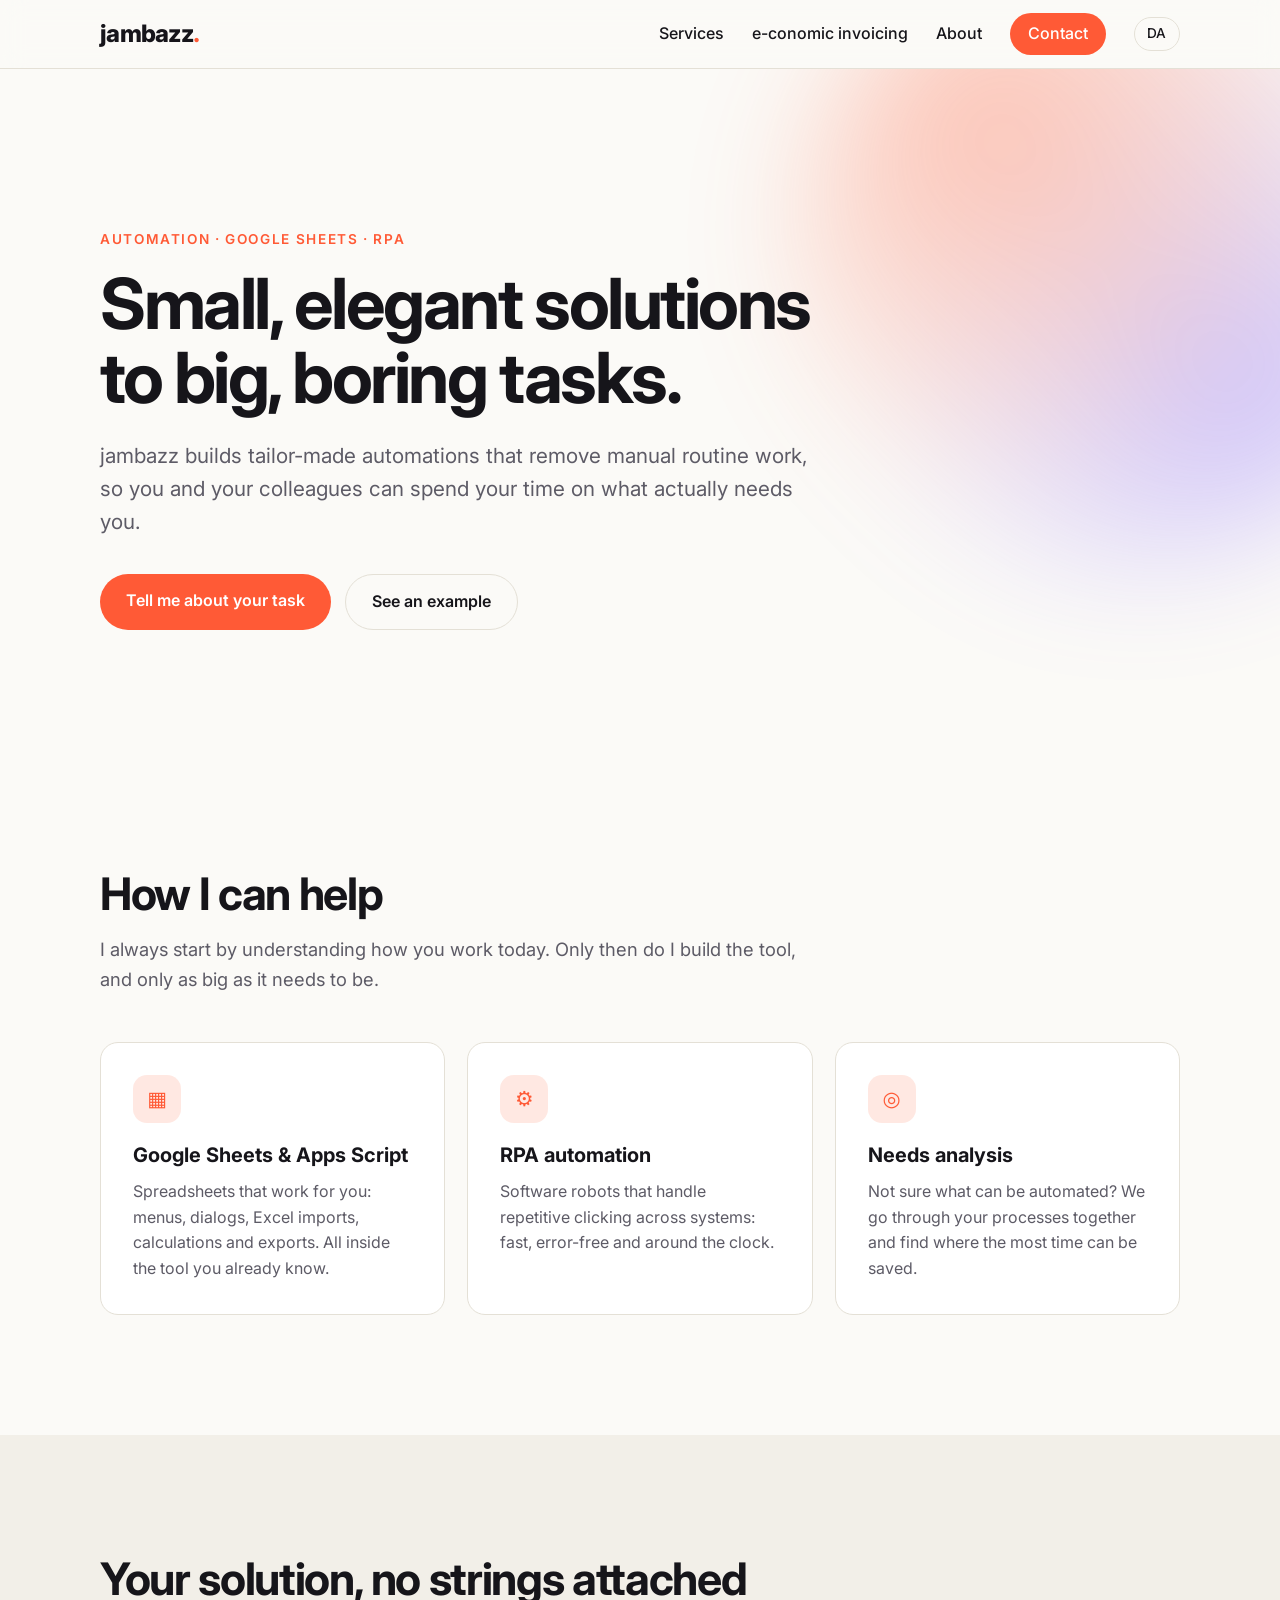
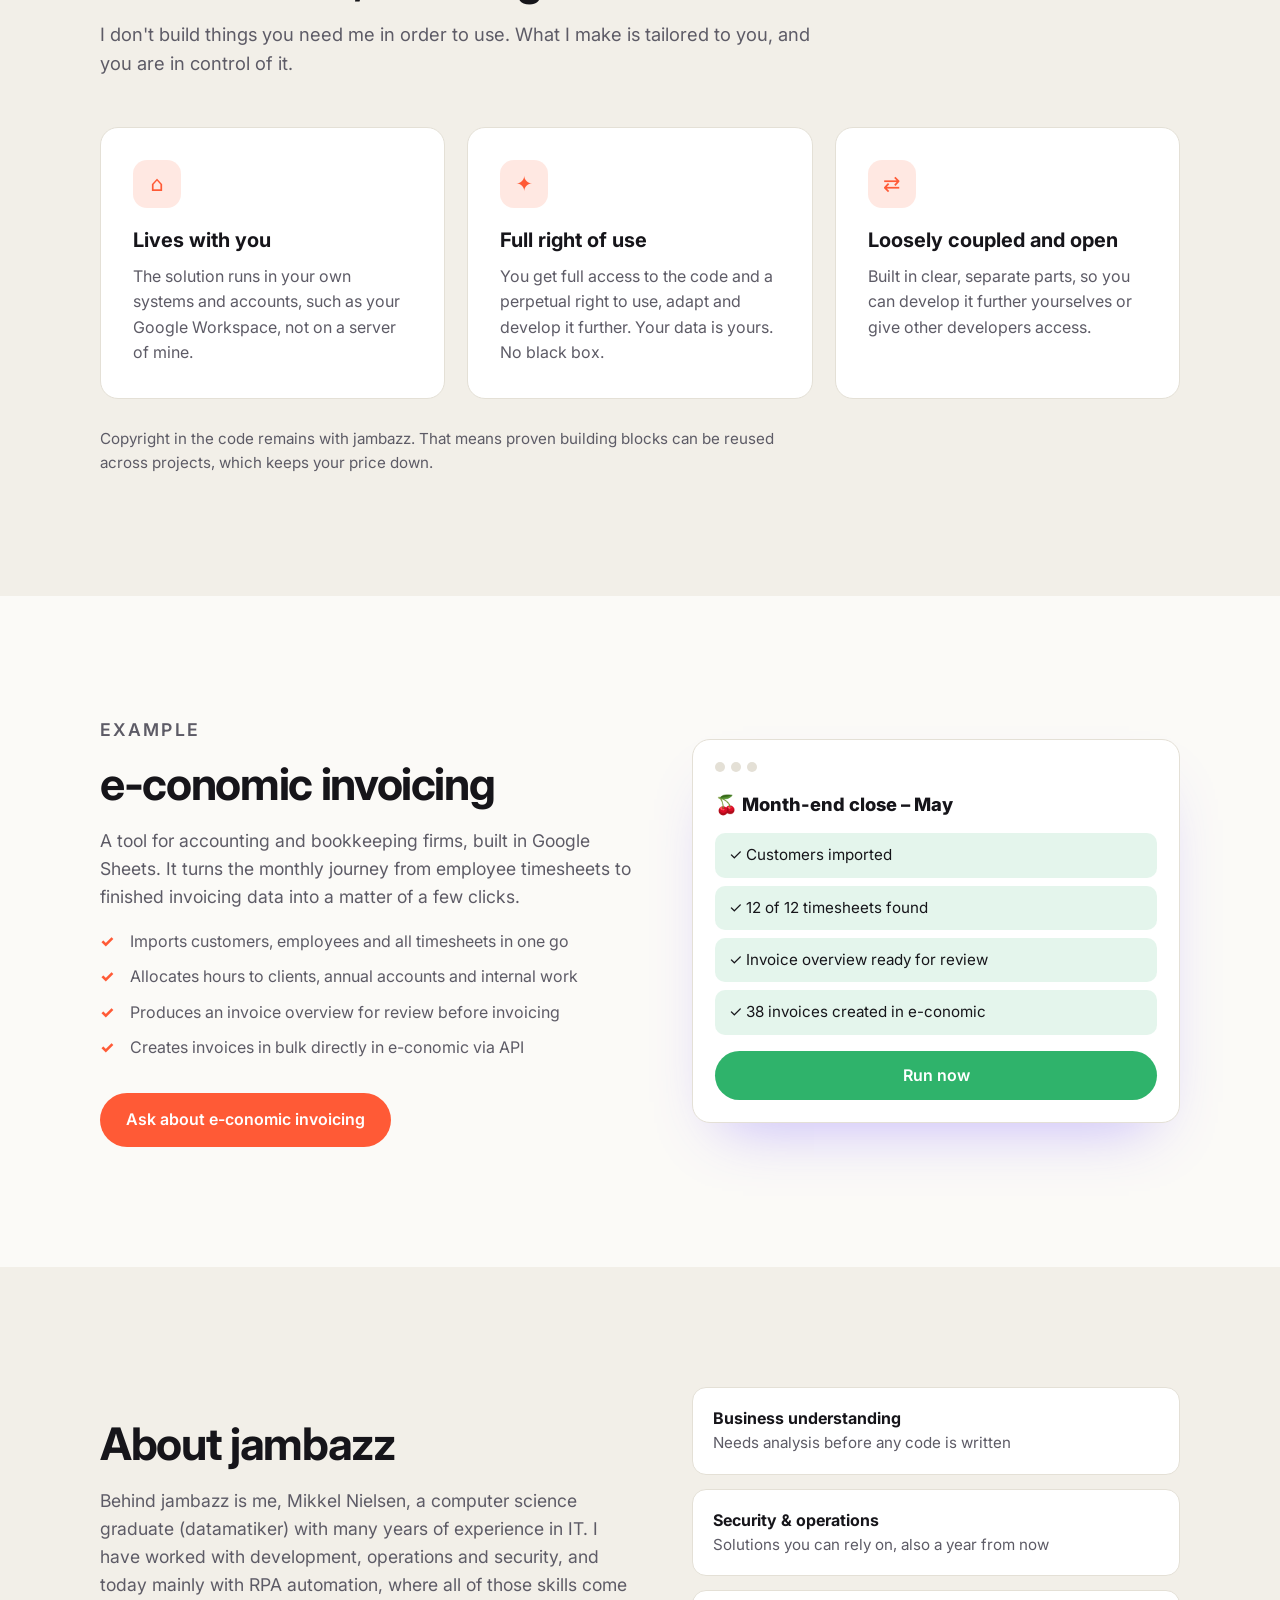
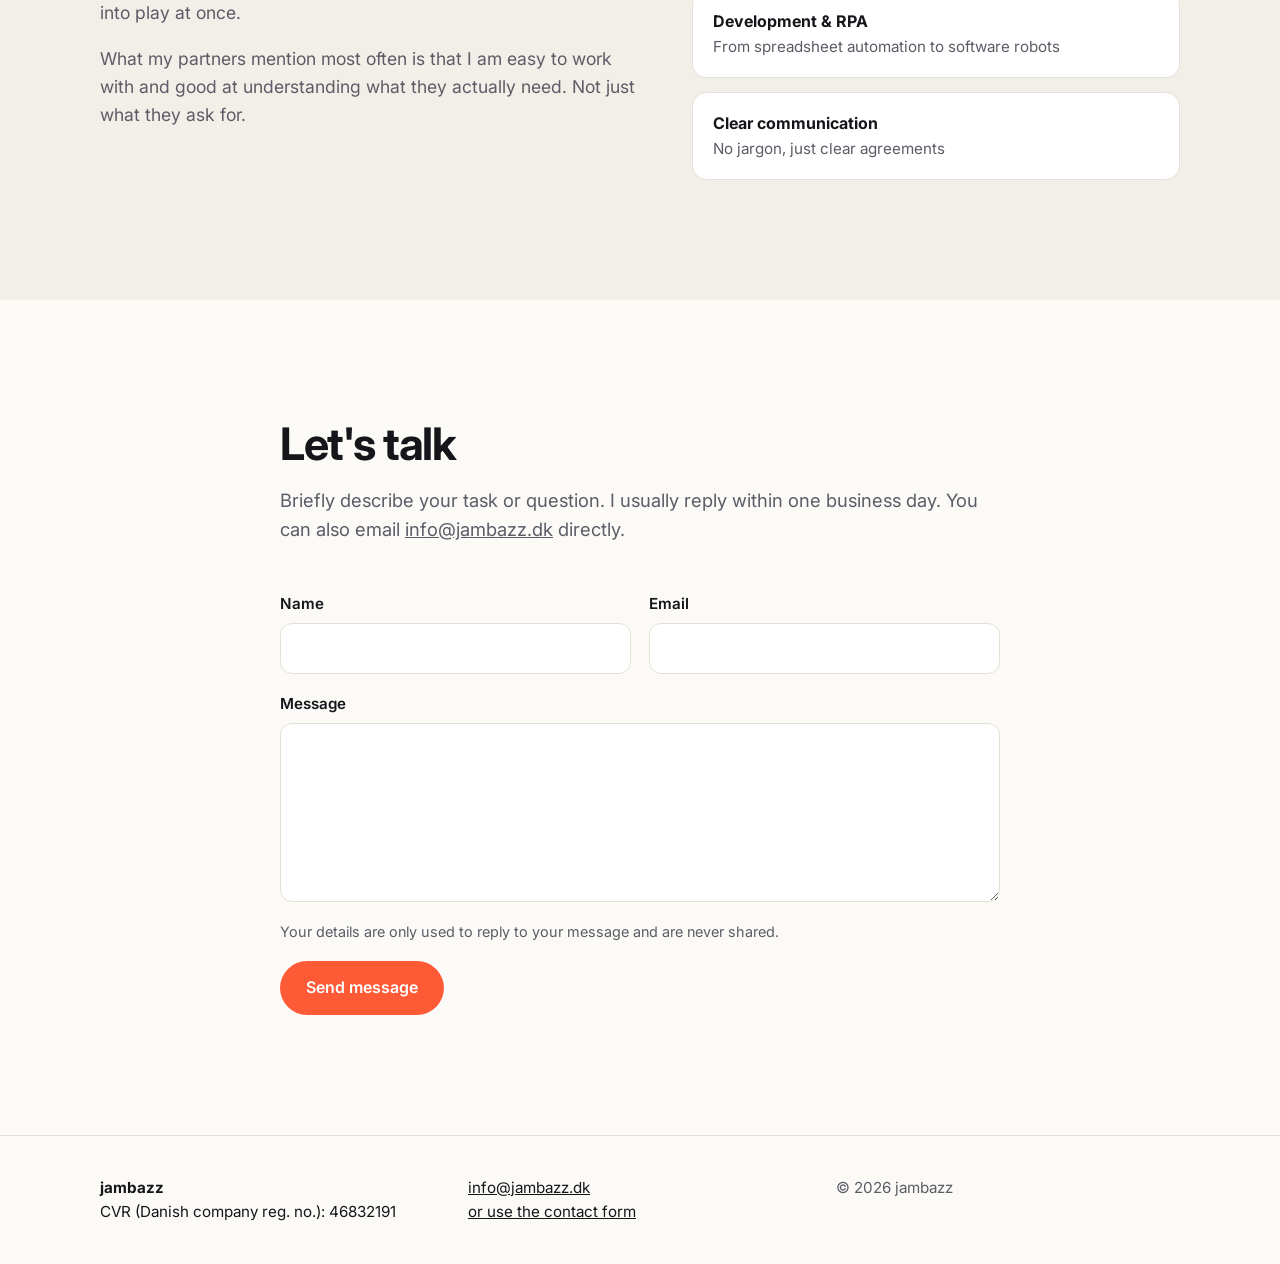
==== en/index.html @ f7129988 "Præciser brugsret og ophavsret på hjemmesiden "I ejer det hele" erstattes af fri brugsret, og en not" ====
<!doctype html>
<html lang="en">
<head>
  <meta charset="utf-8">
  <meta name="viewport" content="width=device-width, initial-scale=1">
  <title>jambazz – small, elegant automations</title>
  <meta name="description" content="jambazz builds tailor-made automations in Google Sheets, Apps Script and RPA that remove manual routine work. Including e-conomic invoicing for accounting firms.">
  <meta property="og:title" content="jambazz – small, elegant automations">
  <meta property="og:description" content="Tailor-made automations in Google Sheets, Apps Script and RPA that remove manual routine work.">
  <meta property="og:url" content="https://jambazz.dk/en/">
  <meta property="og:type" content="website">
  <link rel="canonical" href="https://jambazz.dk/en/">
  <link rel="alternate" hreflang="da" href="https://jambazz.dk/">
  <link rel="alternate" hreflang="en" href="https://jambazz.dk/en/">
  <link rel="icon" href="../assets/favicon.svg" type="image/svg+xml">
  <link rel="preconnect" href="https://fonts.googleapis.com">
  <link rel="preconnect" href="https://fonts.gstatic.com" crossorigin>
  <link href="https://fonts.googleapis.com/css2?family=Inter:wght@400;500;600;800&display=swap" rel="stylesheet">
  <link rel="stylesheet" href="../assets/style.css">
</head>
<body>
  <header class="site-header">
    <div class="container nav">
      <a href="#top" class="logo" aria-label="jambazz – home">jambazz<span>.</span></a>
      <button class="nav-toggle" aria-expanded="false" aria-controls="menu" aria-label="Open menu">
        <span></span><span></span>
      </button>
      <nav id="menu" class="menu">
        <a href="#services">Services</a>
        <a href="#invoicing">e-conomic invoicing</a>
        <a href="#about">About</a>
        <a href="#contact" class="btn btn-small">Contact</a>
        <a href="../" class="lang-switch" hreflang="da" lang="da" aria-label="Skift til dansk">DA</a>
      </nav>
    </div>
  </header>

  <main id="top">
    <section class="hero">
      <div class="container">
        <p class="eyebrow">Automation · Google Sheets · RPA</p>
        <h1>Small, elegant solutions to big, boring tasks.</h1>
        <p class="lead">jambazz builds tailor-made automations that remove manual routine work, so you and your colleagues can spend your time on what actually needs you.</p>
        <div class="actions">
          <a href="#contact" class="btn">Tell me about your task</a>
          <a href="#invoicing" class="btn btn-ghost">See an example</a>
        </div>
      </div>
      <div class="blob" aria-hidden="true"></div>
    </section>

    <section id="services" class="section">
      <div class="container">
        <h2>How I can help</h2>
        <p class="section-lead">I always start by understanding how you work today. Only then do I build the tool, and only as big as it needs to be.</p>
        <div class="cards">
          <article class="card reveal">
            <div class="icon" aria-hidden="true">▦</div>
            <h3>Google Sheets &amp; Apps Script</h3>
            <p>Spreadsheets that work for you: menus, dialogs, Excel imports, calculations and exports. All inside the tool you already know.</p>
          </article>
          <article class="card reveal">
            <div class="icon" aria-hidden="true">⚙</div>
            <h3>RPA automation</h3>
            <p>Software robots that handle repetitive clicking across systems: fast, error-free and around the clock.</p>
          </article>
          <article class="card reveal">
            <div class="icon" aria-hidden="true">◎</div>
            <h3>Needs analysis</h3>
            <p>Not sure what can be automated? We go through your processes together and find where the most time can be saved.</p>
          </article>
        </div>
      </div>
    </section>

    <section id="principles" class="section section-alt">
      <div class="container">
        <h2>Your solution, no strings attached</h2>
        <p class="section-lead">I don't build things you need me in order to use. What I make is tailored to you, and you are in control of it.</p>
        <div class="cards">
          <article class="card reveal">
            <div class="icon" aria-hidden="true">⌂</div>
            <h3>Lives with you</h3>
            <p>The solution runs in your own systems and accounts, such as your Google Workspace, not on a server of mine.</p>
          </article>
          <article class="card reveal">
            <div class="icon" aria-hidden="true">✦</div>
            <h3>Full right of use</h3>
            <p>You get full access to the code and a perpetual right to use, adapt and develop it further. Your data is yours. No black box.</p>
          </article>
          <article class="card reveal">
            <div class="icon" aria-hidden="true">⇄</div>
            <h3>Loosely coupled and open</h3>
            <p>Built in clear, separate parts, so you can develop it further yourselves or give other developers access.</p>
          </article>
        </div>
        <p class="cards-note">Copyright in the code remains with jambazz. That means proven building blocks can be reused across projects, which keeps your price down.</p>
      </div>
    </section>

    <section id="invoicing" class="section">
      <div class="container split">
        <div class="reveal">
          <p class="eyebrow">Example</p>
          <h2>e-conomic invoicing</h2>
          <p>A tool for accounting and bookkeeping firms, built in Google Sheets. It turns the monthly journey from employee timesheets to finished invoicing data into a matter of a few clicks.</p>
          <ul class="checklist">
            <li>Imports customers, employees and all timesheets in one go</li>
            <li>Allocates hours to clients, annual accounts and internal work</li>
            <li>Produces an invoice overview for review before invoicing</li>
            <li>Creates invoices in bulk directly in e-conomic via API</li>
          </ul>
          <a href="#contact" class="btn">Ask about e-conomic invoicing</a>
        </div>
        <div class="mock reveal" aria-hidden="true">
          <div class="mock-bar"><span></span><span></span><span></span></div>
          <div class="mock-title">🍒 Month-end close – May</div>
          <div class="mock-row ok">✓ Customers imported</div>
          <div class="mock-row ok">✓ 12 of 12 timesheets found</div>
          <div class="mock-row ok">✓ Invoice overview ready for review</div>
          <div class="mock-row ok">✓ 38 invoices created in e-conomic</div>
          <div class="mock-cta">Run now</div>
        </div>
      </div>
    </section>

    <section id="about" class="section section-alt">
      <div class="container split">
        <div class="reveal">
          <h2>About jambazz</h2>
          <p>Behind jambazz is me, Mikkel Nielsen, a computer science graduate (datamatiker) with many years of experience in IT. I have worked with development, operations and security, and today mainly with RPA automation, where all of those skills come into play at once.</p>
          <p>What my partners mention most often is that I am easy to work with and good at understanding what they actually need. Not just what they ask for.</p>
        </div>
        <ul class="facts reveal">
          <li><strong>Business understanding</strong><span>Needs analysis before any code is written</span></li>
          <li><strong>Security &amp; operations</strong><span>Solutions you can rely on, also a year from now</span></li>
          <li><strong>Development &amp; RPA</strong><span>From spreadsheet automation to software robots</span></li>
          <li><strong>Clear communication</strong><span>No jargon, just clear agreements</span></li>
        </ul>
      </div>
    </section>

    <section id="contact" class="section">
      <div class="container contact">
        <h2>Let's talk</h2>
        <p class="section-lead">Briefly describe your task or question. I usually reply within one business day. You can also email <a href="mailto:info@jambazz.dk">info@jambazz.dk</a> directly.</p>
        <form id="contact-form" class="contact-form" novalidate>
          <div class="field">
            <label for="name">Name</label>
            <input id="name" name="name" type="text" autocomplete="name" required maxlength="100">
          </div>
          <div class="field">
            <label for="email">Email</label>
            <input id="email" name="email" type="email" autocomplete="email" required maxlength="200">
          </div>
          <div class="field field-full">
            <label for="message">Message</label>
            <textarea id="message" name="message" rows="6" required maxlength="5000"></textarea>
          </div>
          <!-- Trap for spam bots: hidden from humans -->
          <div class="hp" aria-hidden="true">
            <label for="honey">Leave this field empty</label>
            <input id="honey" name="_honey" type="text" tabindex="-1" autocomplete="off">
          </div>
          <input type="hidden" name="lang" value="en">
          <p class="privacy field-full">Your details are only used to reply to your message and are never shared.</p>
          <div class="field-full form-actions">
            <button type="submit" class="btn">Send message</button>
            <p id="form-status" class="form-status" role="status" aria-live="polite"></p>
          </div>
        </form>
      </div>
    </section>
  </main>

  <footer class="site-footer">
    <div class="container footer-grid">
      <div>
        <strong>jambazz</strong><br>
        CVR (Danish company reg. no.): 46832191
      </div>
      <div>
        <a href="mailto:info@jambazz.dk">info@jambazz.dk</a><br>
        <a href="#contact">or use the contact form</a>
      </div>
      <div class="muted">© <span id="year">2026</span> jambazz</div>
    </div>
  </footer>

  <script src="../assets/main.js" defer></script>
</body>
</html>
---- assets/style.css ----
:root {
  --bg: #fbfaf7;
  --bg-alt: #f2efe8;
  --text: #16151a;
  --muted: #5d5b66;
  --accent: #ff5a36;
  --accent-2: #7b5cff;
  --card: #ffffff;
  --border: #e4e0d6;
  --radius: 18px;
  --max: 1120px;
}

@media (prefers-color-scheme: dark) {
  :root {
    --bg: #0f0e13;
    --bg-alt: #17161d;
    --text: #f3f1ec;
    --muted: #a7a3b3;
    --card: #1c1b23;
    --border: #2b2933;
  }
}

* { box-sizing: border-box; }
html { scroll-behavior: smooth; }
body {
  overflow-x: hidden;
  margin: 0;
  font-family: "Inter", system-ui, -apple-system, sans-serif;
  background: var(--bg);
  color: var(--text);
  line-height: 1.6;
  -webkit-font-smoothing: antialiased;
}
img { max-width: 100%; display: block; }
a { color: inherit; }

.container { width: 100%; max-width: var(--max); margin: 0 auto; padding: 0 20px; }

/* Header */
.site-header {
  position: sticky; top: 0; z-index: 10;
  background: color-mix(in srgb, var(--bg) 82%, transparent);
  backdrop-filter: blur(12px);
  border-bottom: 1px solid var(--border);
}
.nav { display: flex; align-items: center; justify-content: space-between; height: 68px; }
.logo { font-weight: 800; font-size: 1.5rem; letter-spacing: -0.03em; text-decoration: none; }
.logo span { color: var(--accent); }
.menu { display: flex; align-items: center; gap: 28px; }
.menu a { text-decoration: none; font-weight: 500; }
.menu a:not(.btn):hover { color: var(--accent); }

.nav-toggle { display: none; background: none; border: 0; padding: 8px; cursor: pointer; }
.nav-toggle span { display: block; width: 24px; height: 2px; background: var(--text); margin: 6px 0; transition: transform .2s; }

@media (max-width: 720px) {
  .nav-toggle { display: block; }
  .menu {
    position: absolute; top: 68px; left: 0; right: 0;
    flex-direction: column; align-items: flex-start; gap: 18px;
    padding: 20px; background: var(--bg); border-bottom: 1px solid var(--border);
    display: none;
  }
  .menu.open { display: flex; }
  .nav-toggle[aria-expanded="true"] span:first-child { transform: translateY(4px) rotate(45deg); }
  .nav-toggle[aria-expanded="true"] span:last-child { transform: translateY(-4px) rotate(-45deg); }
}

/* Buttons */
.btn {
  display: inline-block; padding: 14px 26px; border-radius: 999px;
  background: var(--accent); color: #fff; font-weight: 600; text-decoration: none;
  transition: transform .15s ease, box-shadow .15s ease;
}
.btn:hover { transform: translateY(-2px); box-shadow: 0 10px 24px -10px var(--accent); }
.btn-ghost { background: transparent; color: var(--text); border: 1.5px solid var(--border); }
.btn-ghost:hover { box-shadow: none; border-color: var(--text); }
.btn-small { padding: 8px 18px; color: #fff !important; }
.btn-large { font-size: clamp(1rem, 3vw, 1.3rem); padding: 18px 34px; word-break: break-all; }

/* Hero */
.hero { position: relative; overflow: hidden; padding: clamp(80px, 14vw, 160px) 0 clamp(70px, 10vw, 120px); }
.eyebrow { color: var(--accent); font-weight: 600; text-transform: uppercase; letter-spacing: .12em; font-size: .85rem; margin: 0 0 16px; }
h1 { font-size: clamp(2.3rem, 6vw, 4.4rem); line-height: 1.05; letter-spacing: -0.035em; margin: 0 0 24px; max-width: 16ch; }
.lead { font-size: clamp(1.05rem, 2vw, 1.3rem); color: var(--muted); max-width: 56ch; margin: 0 0 36px; }
.actions { display: flex; flex-wrap: wrap; gap: 14px; }
.blob {
  position: absolute; z-index: -1; right: -12%; top: -20%;
  width: min(60vw, 640px); aspect-ratio: 1;
  background: radial-gradient(circle at 30% 30%, var(--accent), transparent 60%),
              radial-gradient(circle at 70% 70%, var(--accent-2), transparent 60%);
  filter: blur(60px); opacity: .35; border-radius: 50%;
  animation: float 14s ease-in-out infinite alternate;
}
@keyframes float { to { transform: translate(-40px, 60px) scale(1.1); } }

/* Sections */
.section { padding: clamp(70px, 10vw, 120px) 0; }
.section-alt { background: var(--bg-alt); }
h2 { font-size: clamp(1.8rem, 4vw, 2.8rem); letter-spacing: -0.03em; line-height: 1.1; margin: 0 0 16px; }
.section-lead { color: var(--muted); font-size: 1.15rem; max-width: 60ch; margin: 0 0 48px; }

.cards { display: grid; grid-template-columns: repeat(auto-fit, minmax(min(260px, 100%), 1fr)); gap: 22px; }
.card {
  background: var(--card); border: 1px solid var(--border); border-radius: var(--radius);
  padding: 32px; transition: transform .2s ease, border-color .2s ease;
}
.card:hover { transform: translateY(-4px); border-color: var(--accent); }
.card h3 { margin: 16px 0 8px; font-size: 1.25rem; }
.card p { color: var(--muted); margin: 0; }
.icon {
  width: 48px; height: 48px; border-radius: 14px; display: grid; place-items: center;
  background: color-mix(in srgb, var(--accent) 14%, transparent); color: var(--accent); font-size: 1.3rem;
}

.split { display: grid; grid-template-columns: 1.1fr 1fr; gap: 56px; align-items: center; }
.split p { color: var(--muted); font-size: 1.1rem; }
@media (max-width: 820px) { .split { grid-template-columns: 1fr; } }

.checklist { list-style: none; padding: 0; margin: 0 0 32px; }
.checklist li { position: relative; padding-left: 30px; margin-bottom: 10px; color: var(--muted); }
.checklist li::before { content: "✓"; position: absolute; left: 0; color: var(--accent); font-weight: 800; }

/* Lille "skærmbillede" af Timearket.biz */
.mock {
  background: var(--card); border: 1px solid var(--border); border-radius: var(--radius);
  padding: 22px; box-shadow: 0 30px 60px -30px color-mix(in srgb, var(--accent-2) 45%, transparent);
}
.mock-bar { display: flex; gap: 6px; margin-bottom: 18px; }
.mock-bar span { width: 10px; height: 10px; border-radius: 50%; background: var(--border); }
.mock-title { font-weight: 800; font-size: 1.15rem; margin-bottom: 14px; }
.mock-row { padding: 10px 14px; border-radius: 10px; margin-bottom: 8px; font-size: .95rem; }
.mock-row.ok { background: color-mix(in srgb, #2fb36b 13%, transparent); color: var(--text); }
.mock-cta {
  margin-top: 16px; text-align: center; padding: 12px; border-radius: 999px;
  background: #2fb36b; color: #fff; font-weight: 600;
}

.facts { list-style: none; padding: 0; margin: 0; display: grid; gap: 14px; }
.facts li {
  background: var(--card); border: 1px solid var(--border); border-radius: 14px;
  padding: 18px 20px; display: flex; flex-direction: column;
}
.facts span { color: var(--muted); font-size: .95rem; }

/* Kontaktformular */
.contact { max-width: 760px; }
.contact-form { display: grid; grid-template-columns: 1fr 1fr; gap: 18px; }
.field { display: flex; flex-direction: column; gap: 6px; }
.field-full { grid-column: 1 / -1; }
.field label { font-weight: 600; font-size: .95rem; }
.field input, .field textarea {
  font: inherit; color: var(--text); background: var(--card);
  border: 1.5px solid var(--border); border-radius: 12px; padding: 12px 14px; width: 100%;
}
.field input:focus, .field textarea:focus { outline: none; border-color: var(--accent); }
.field textarea { resize: vertical; }
.hp { position: absolute; left: -9999px; width: 1px; height: 1px; overflow: hidden; }
.privacy { color: var(--muted); font-size: .9rem; margin: 0; }
.form-actions { display: flex; flex-wrap: wrap; align-items: center; gap: 16px; }
.form-actions .btn { border: 0; cursor: pointer; font: inherit; font-weight: 600; }
.form-actions .btn:disabled { opacity: .6; cursor: wait; transform: none; }
.form-status { margin: 0; font-weight: 500; }
.form-status.ok { color: #2fb36b; }
.form-status.error { color: var(--accent); }
@media (max-width: 600px) { .contact-form { grid-template-columns: 1fr; } }

/* Footer */
.site-footer { border-top: 1px solid var(--border); padding: 40px 0; font-size: .95rem; }
.footer-grid { display: grid; grid-template-columns: repeat(auto-fit, minmax(min(200px, 100%), 1fr)); gap: 24px; }
.muted { color: var(--muted); }

/* Scroll-animation */
.reveal { opacity: 0; transform: translateY(24px); transition: opacity .7s ease, transform .7s ease; }
.reveal.visible { opacity: 1; transform: none; }

@media (prefers-reduced-motion: reduce) {
  html { scroll-behavior: auto; }
  .blob { animation: none; }
  .reveal { opacity: 1; transform: none; transition: none; }
}

/* Sprogskift */
.lang-switch {
  font-size: .85rem; font-weight: 600; letter-spacing: .05em;
  border: 1.5px solid var(--border); border-radius: 999px; padding: 5px 12px;
}
.lang-switch:hover { border-color: var(--text); color: var(--text) !important; }

.cards-note { margin: 28px 0 0; color: var(--muted); font-size: .95rem; max-width: 70ch; }
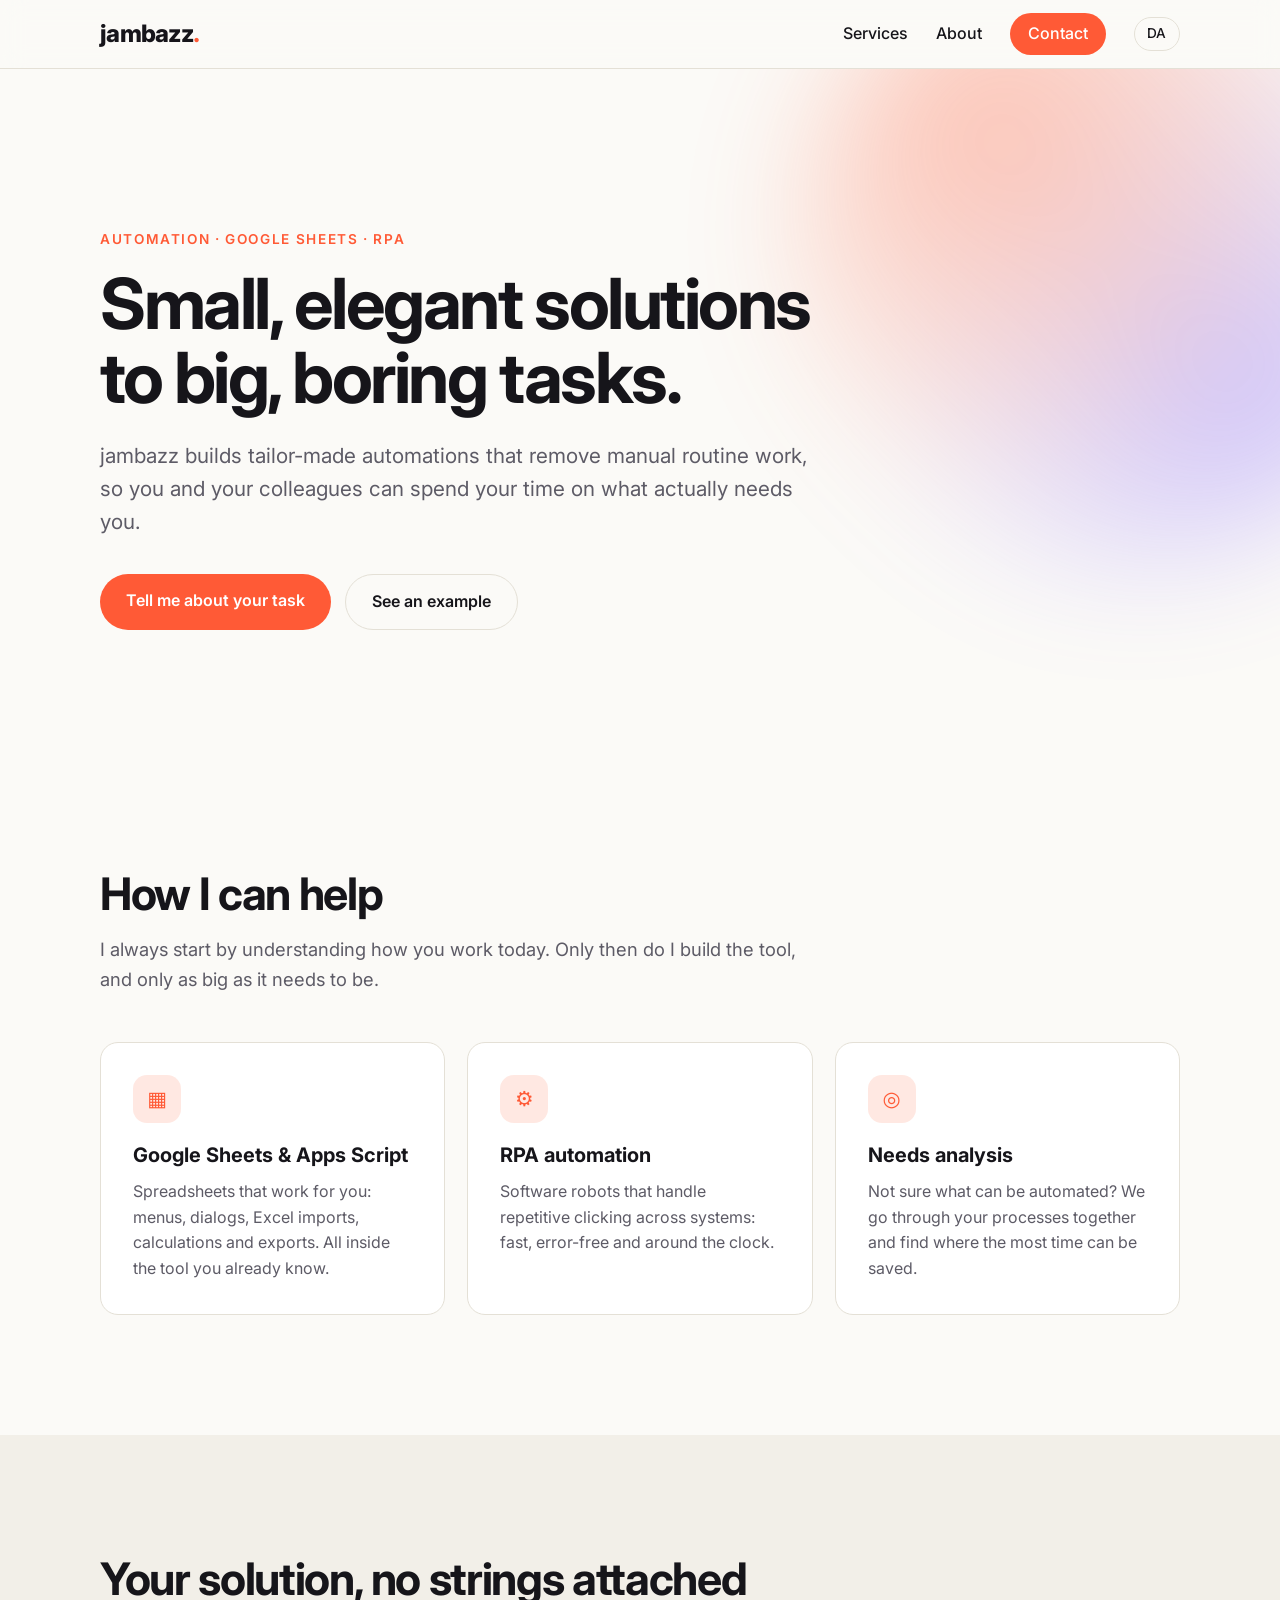
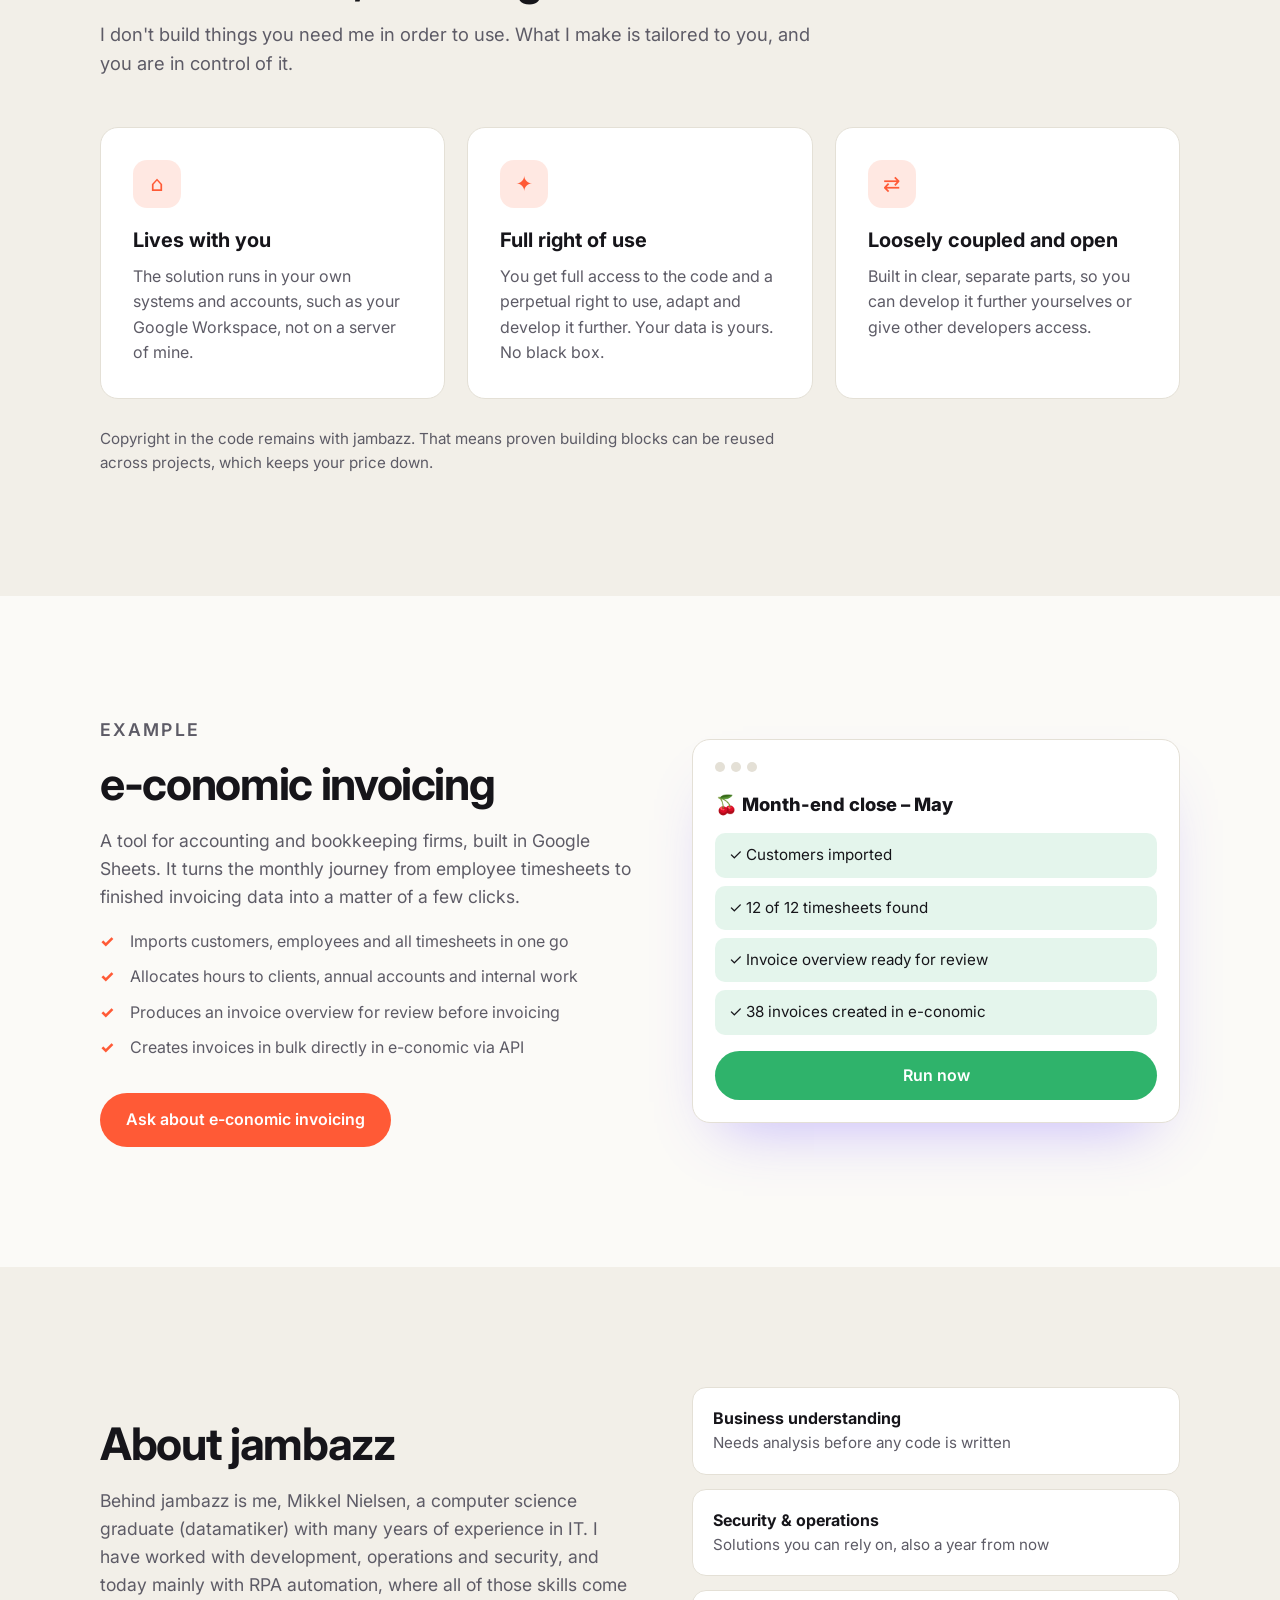
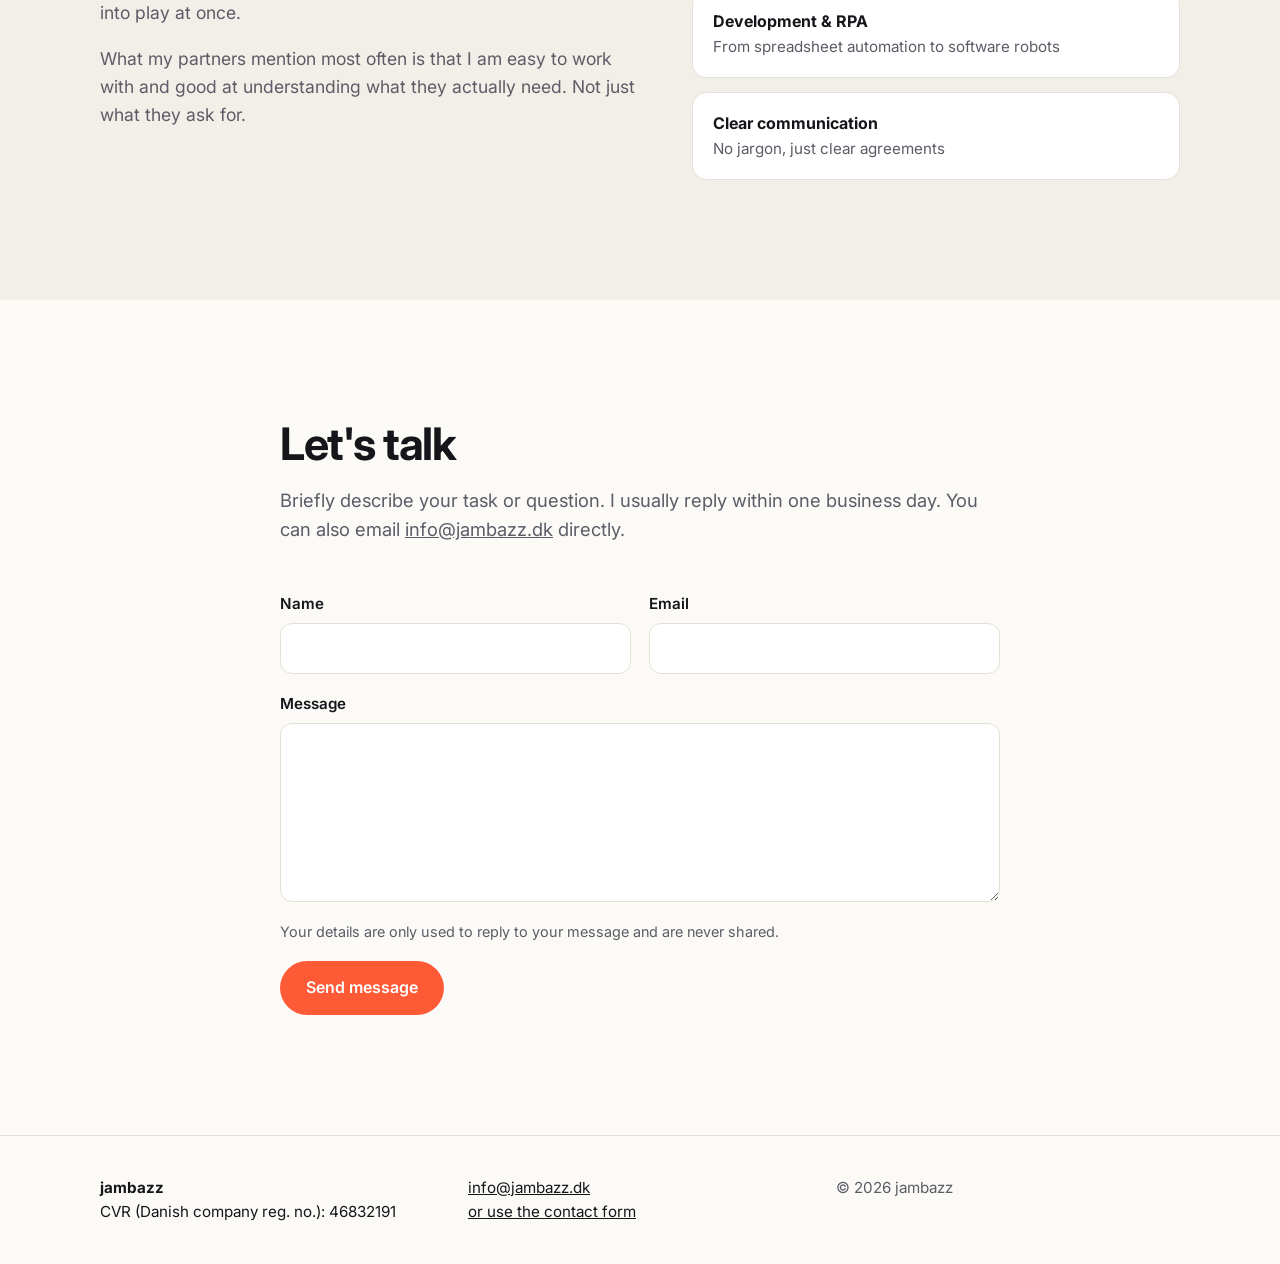
==== commit 5ad54bb8: "Fjern e-conomic fakturering fra topmenuen Co-Authored-By: Claude Opus 5.5 <noreply@anthropic.com> Cl" ====
--- a/en/index.html
+++ b/en/index.html
@@ -27,7 +27,6 @@
       </button>
       <nav id="menu" class="menu">
         <a href="#services">Services</a>
-        <a href="#invoicing">e-conomic invoicing</a>
         <a href="#about">About</a>
         <a href="#contact" class="btn btn-small">Contact</a>
         <a href="../" class="lang-switch" hreflang="da" lang="da" aria-label="Skift til dansk">DA</a>
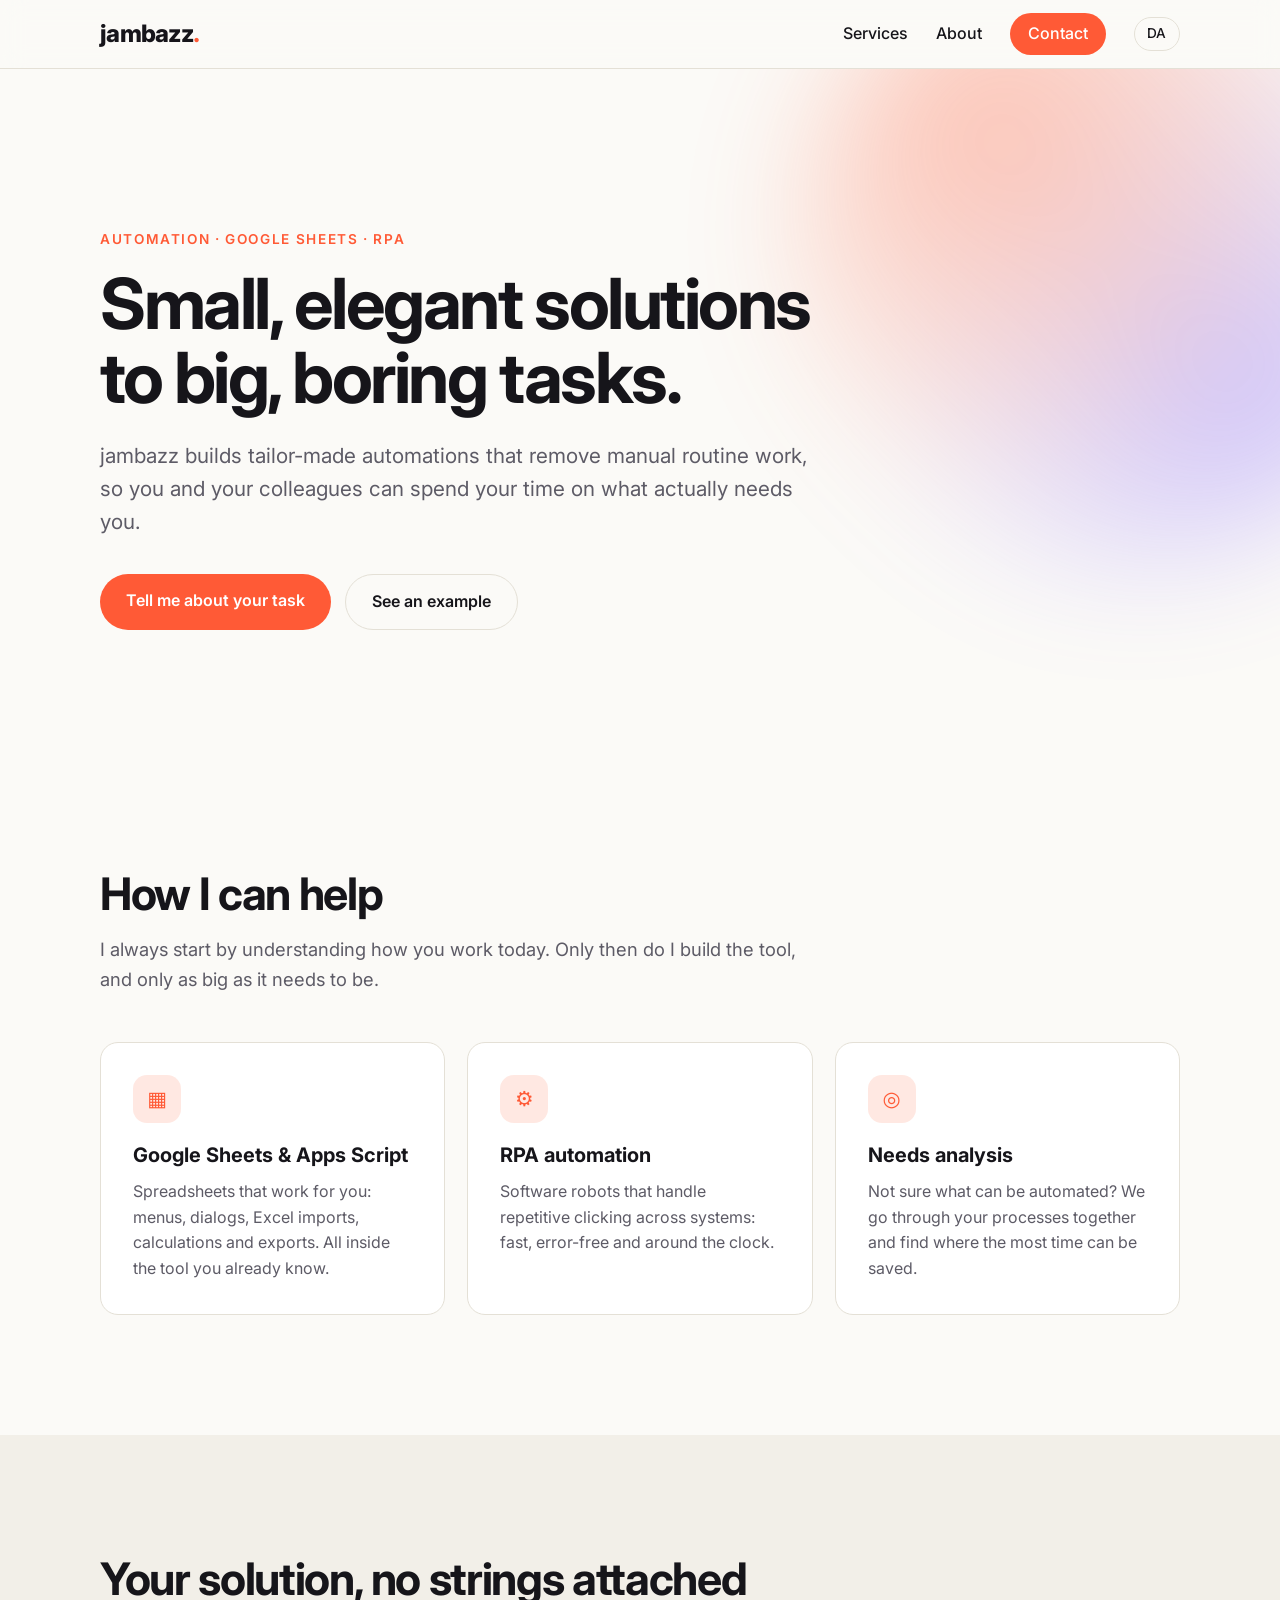
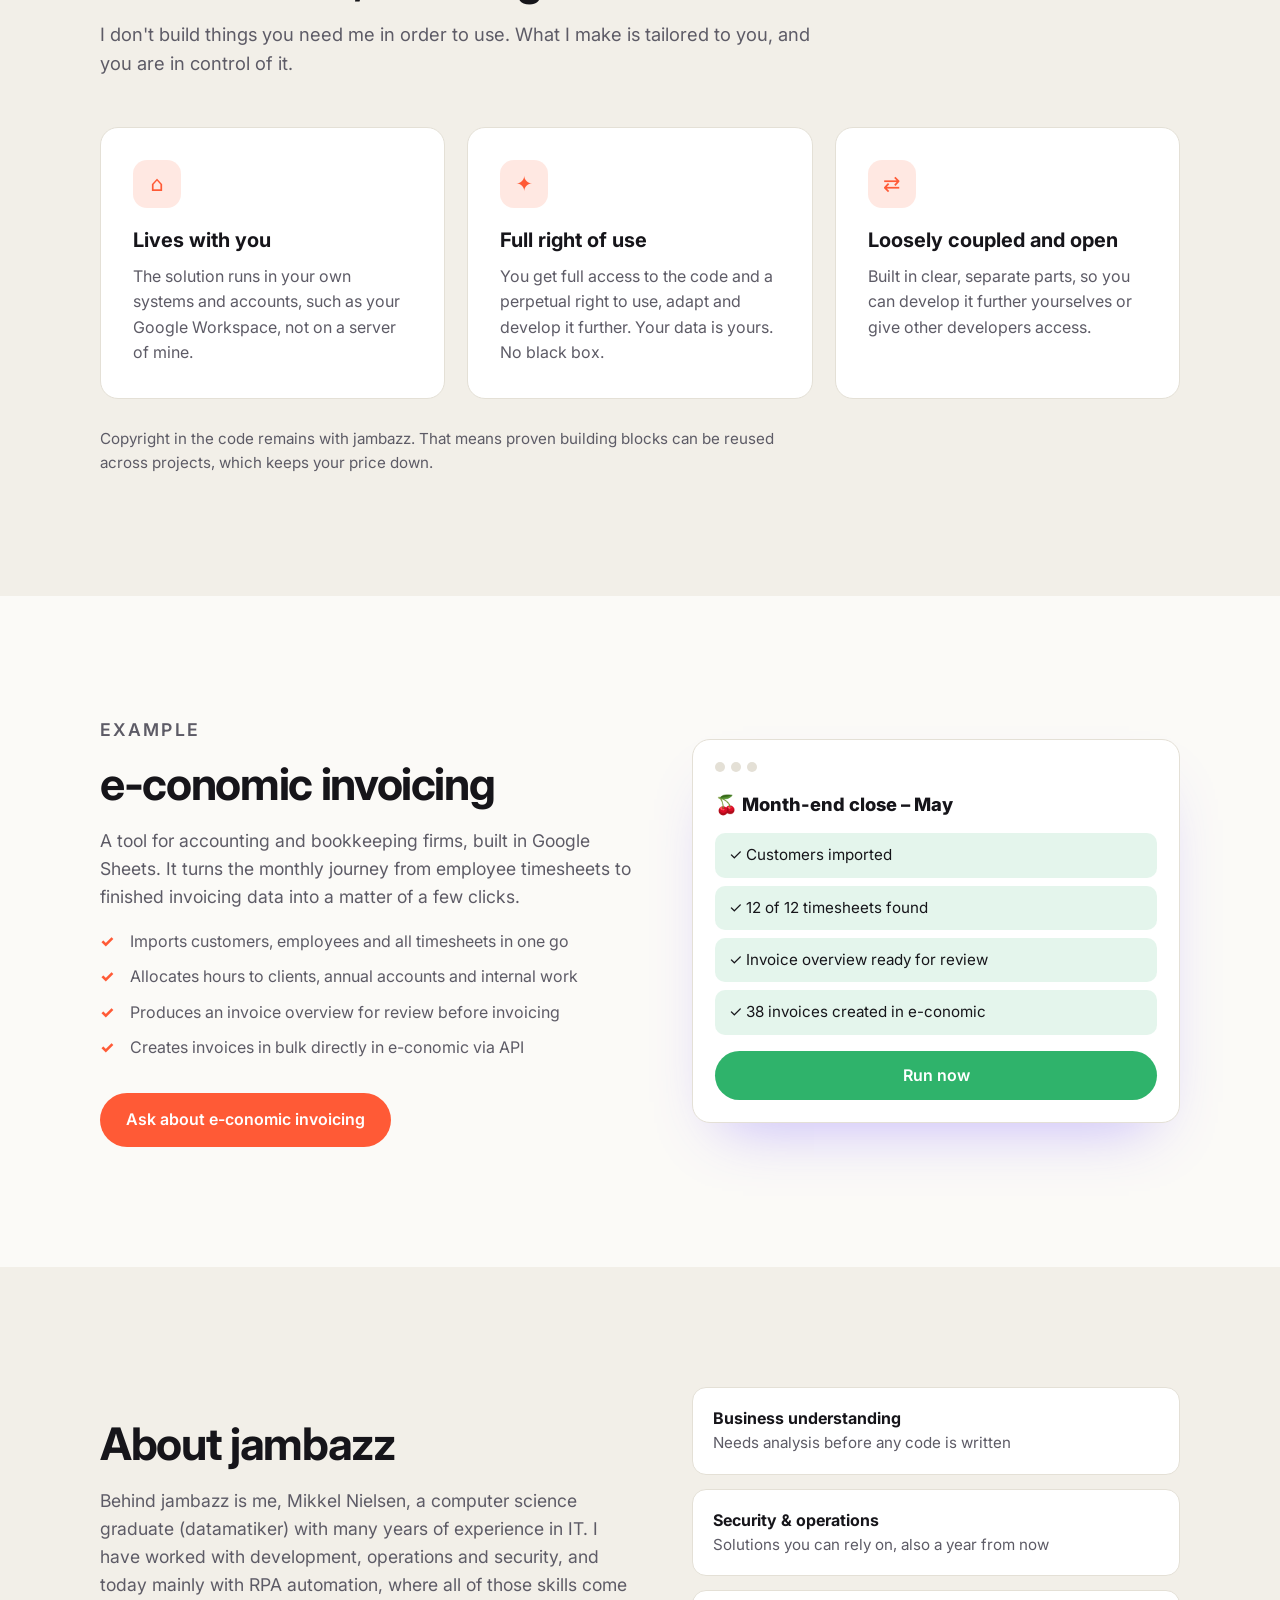
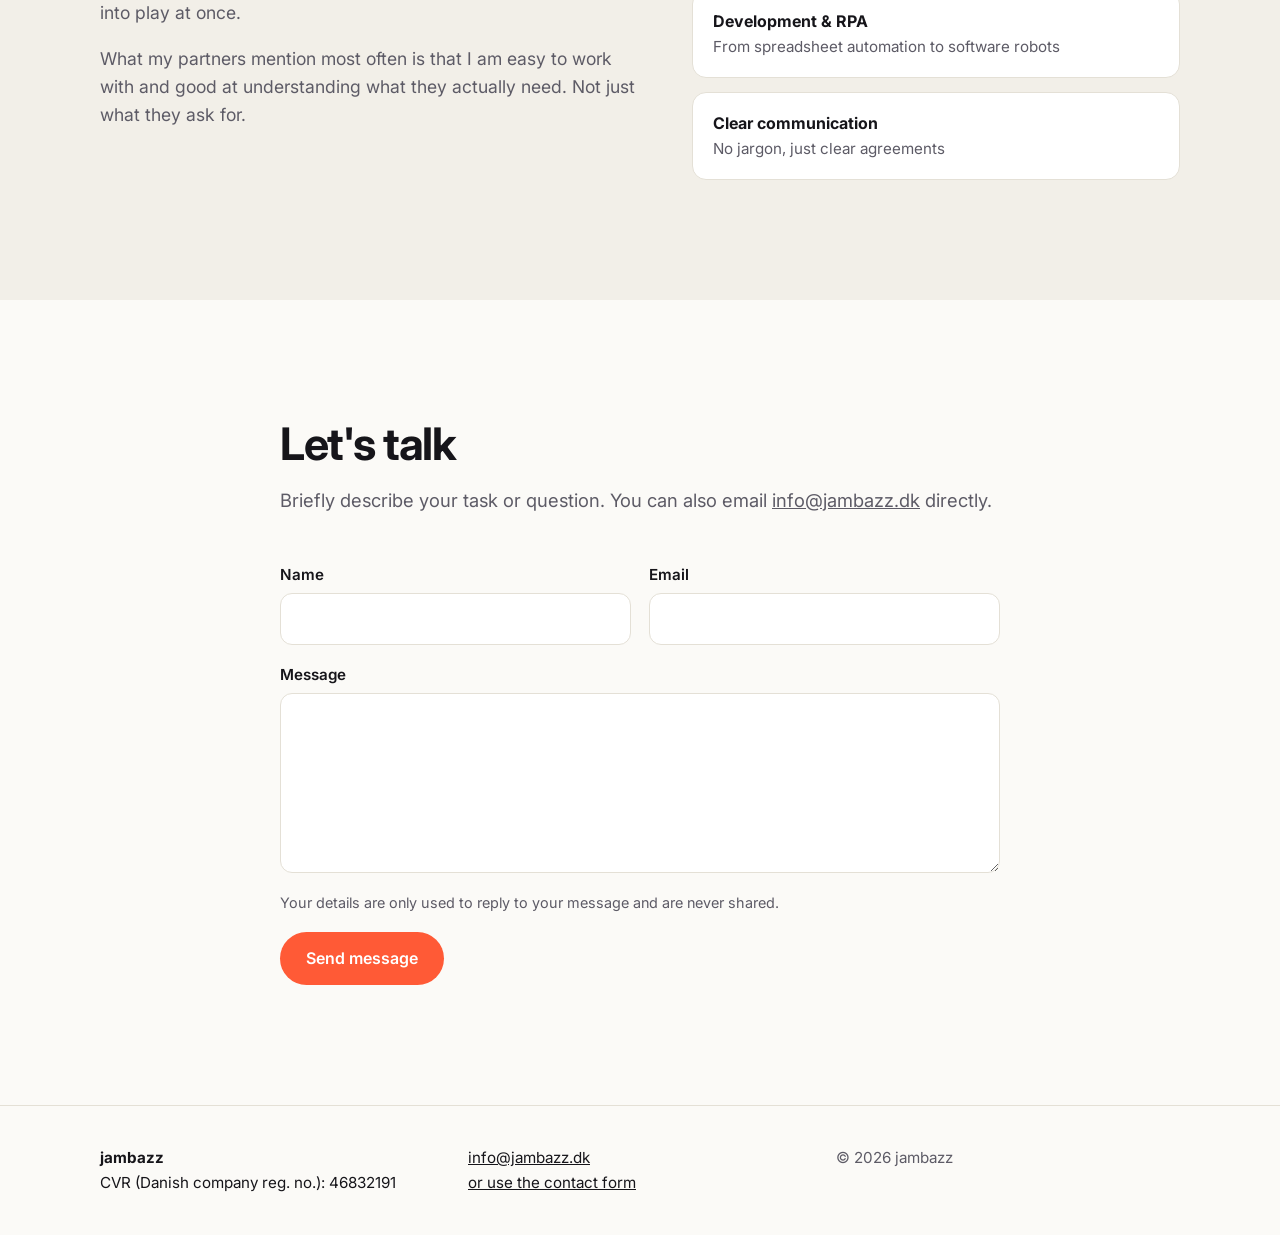
==== commit 5ff203d7: "Fjern løfte om svar inden for én hverdag Co-Authored-By: Claude Opus 5.5 <noreply@anthropic.com> Cla" ====
--- a/en/index.html
+++ b/en/index.html
@@ -142,7 +142,7 @@
     <section id="contact" class="section">
       <div class="container contact">
         <h2>Let's talk</h2>
-        <p class="section-lead">Briefly describe your task or question. I usually reply within one business day. You can also email <a href="mailto:info@jambazz.dk">info@jambazz.dk</a> directly.</p>
+        <p class="section-lead">Briefly describe your task or question. You can also email <a href="mailto:info@jambazz.dk">info@jambazz.dk</a> directly.</p>
         <form id="contact-form" class="contact-form" novalidate>
           <div class="field">
             <label for="name">Name</label>
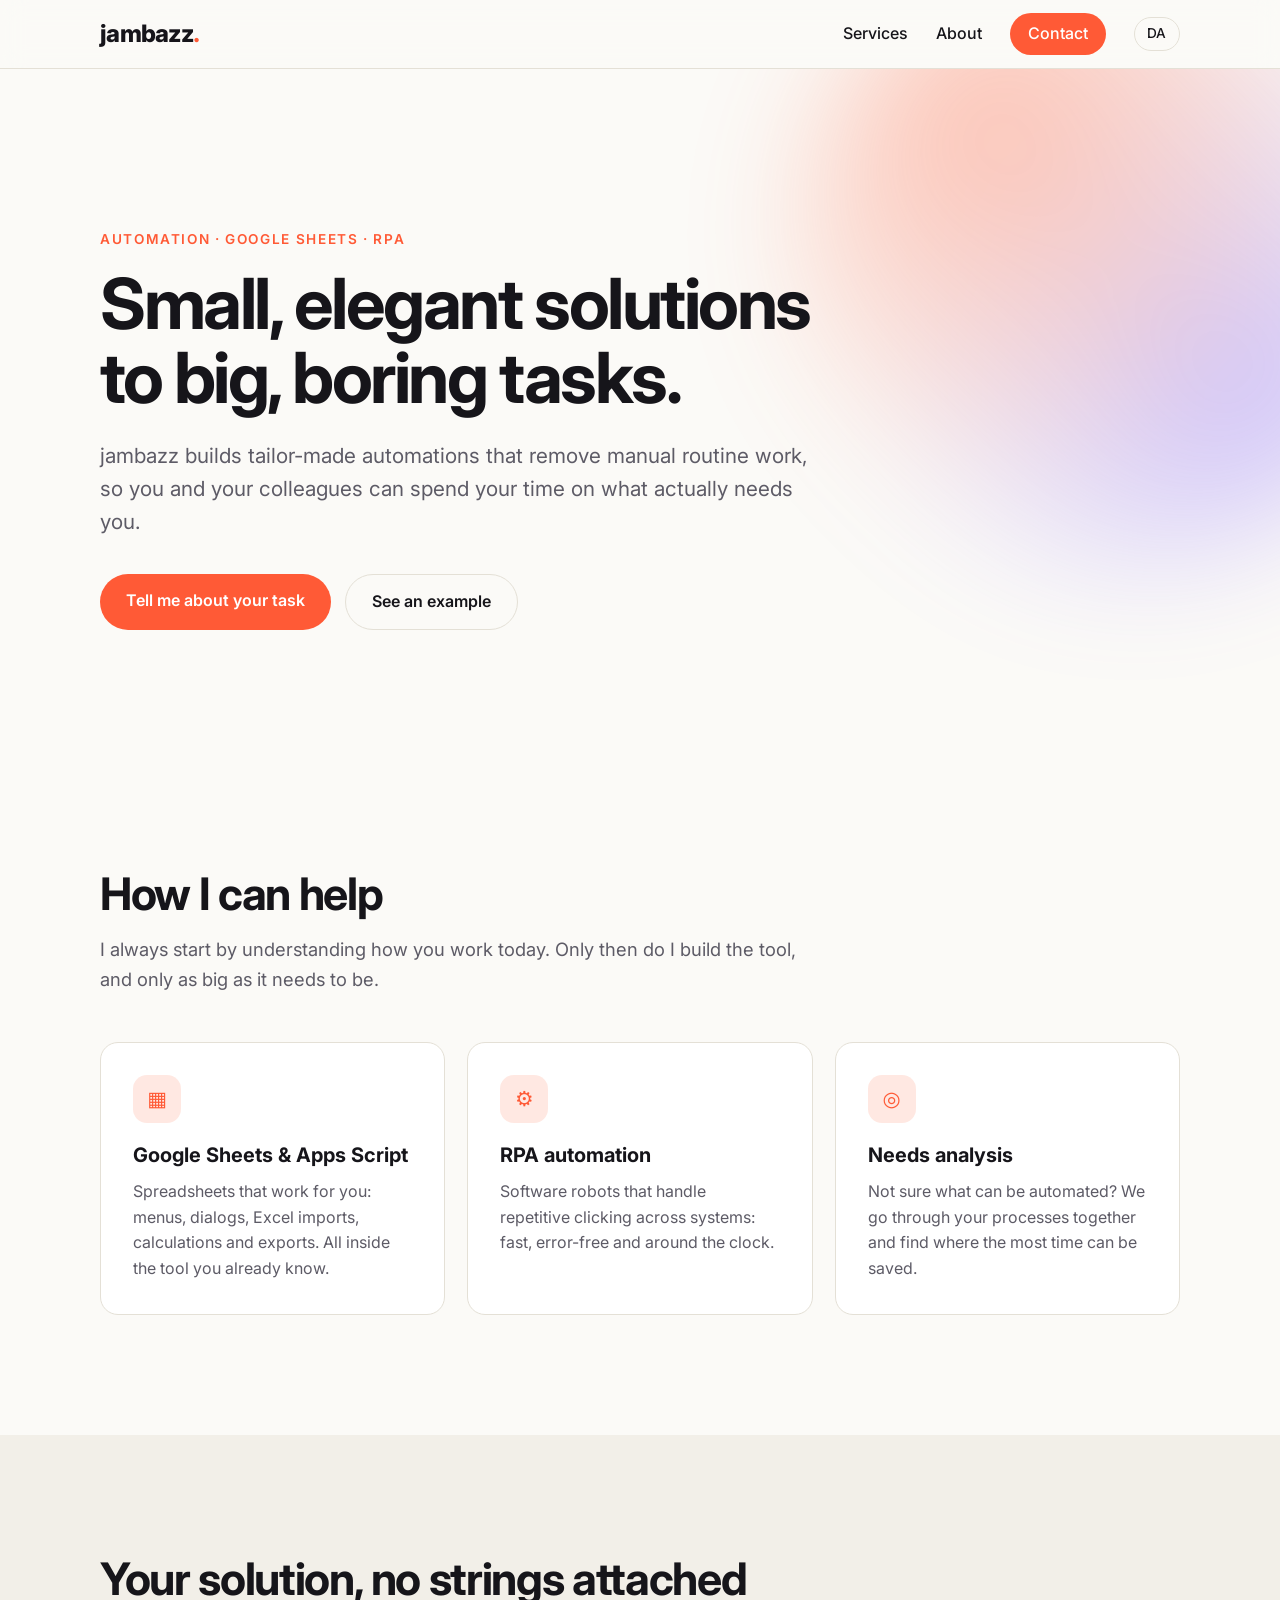
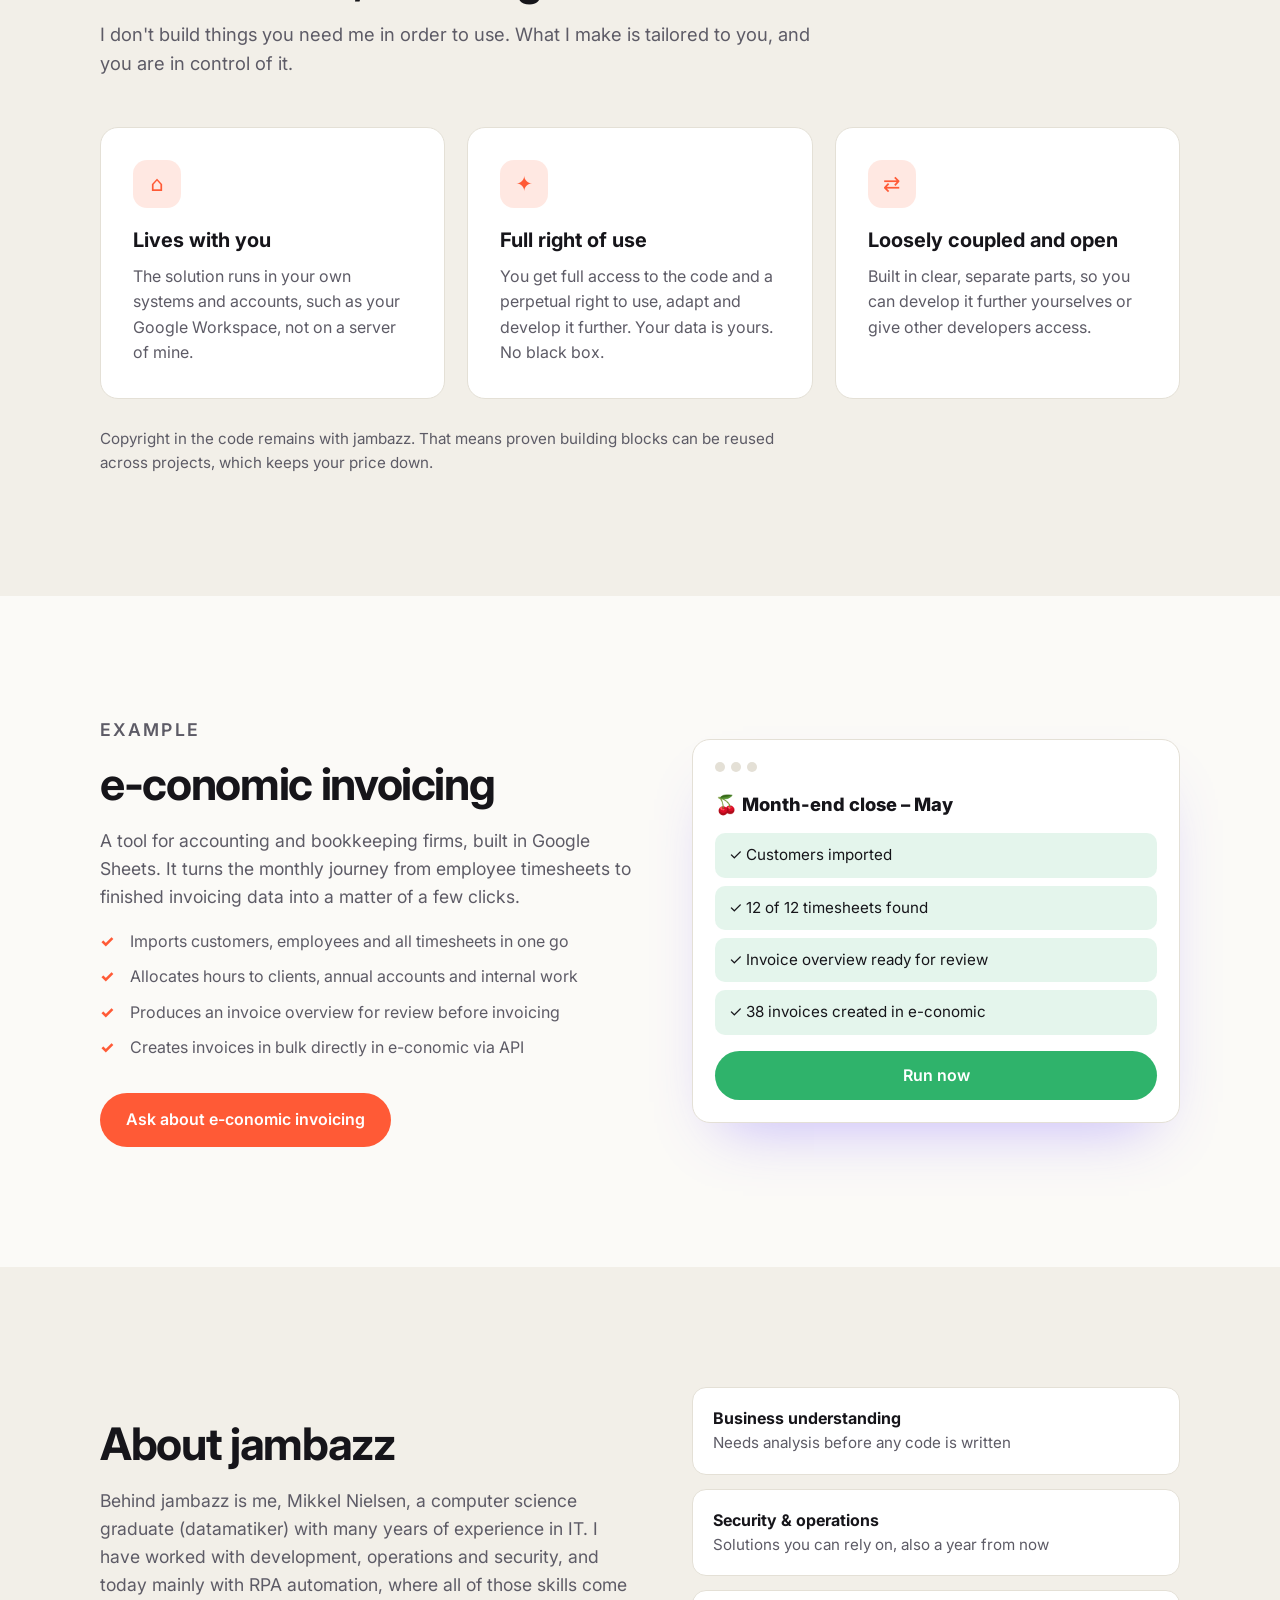
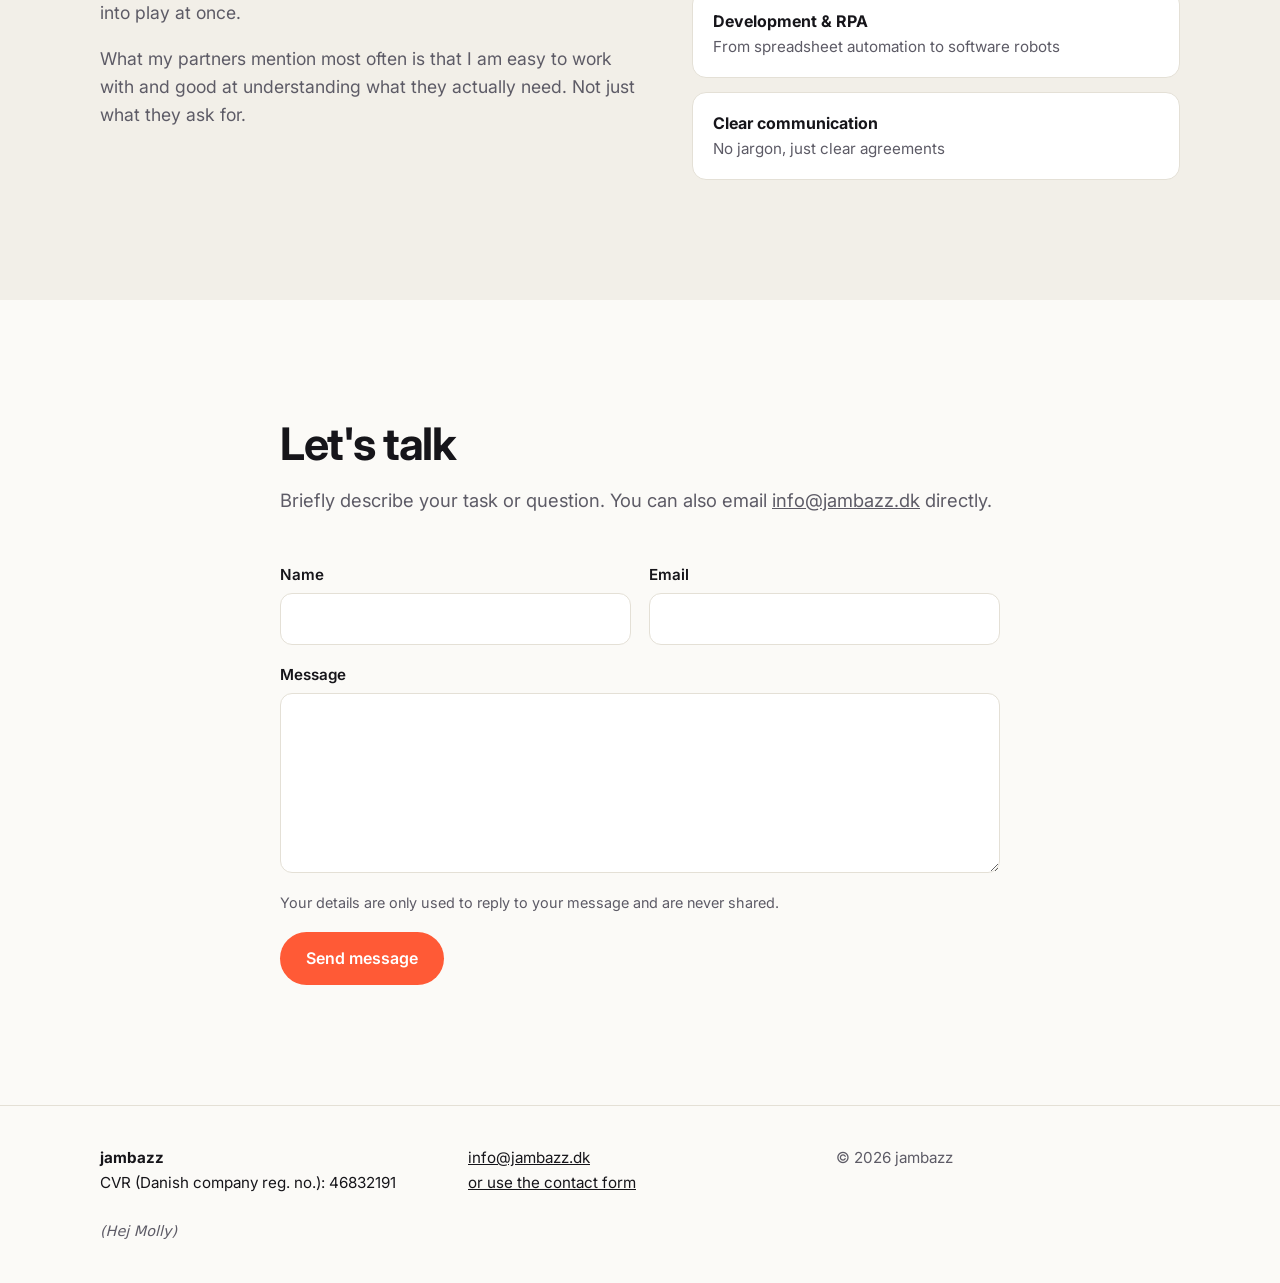
==== commit 1b5ef012: "Midlertidig hilsen til Molly nederst på siden Co-Authored-By: Claude Opus 5.5 <noreply@anthropic.com" ====
--- a/en/index.html
+++ b/en/index.html
@@ -184,6 +184,7 @@
       </div>
       <div class="muted">© <span id="year">2026</span> jambazz</div>
     </div>
+    <p class="container footer-greeting"><em>(Hej Molly)</em></p>
   </footer>
 
   <script src="../assets/main.js" defer></script>
--- a/assets/style.css
+++ b/assets/style.css
@@ -190,3 +190,5 @@
 .lang-switch:hover { border-color: var(--text); color: var(--text) !important; }
 
 .cards-note { margin: 28px 0 0; color: var(--muted); font-size: .95rem; max-width: 70ch; }
+
+.footer-greeting { margin: 24px auto 0; color: var(--muted); font-size: .9rem; }
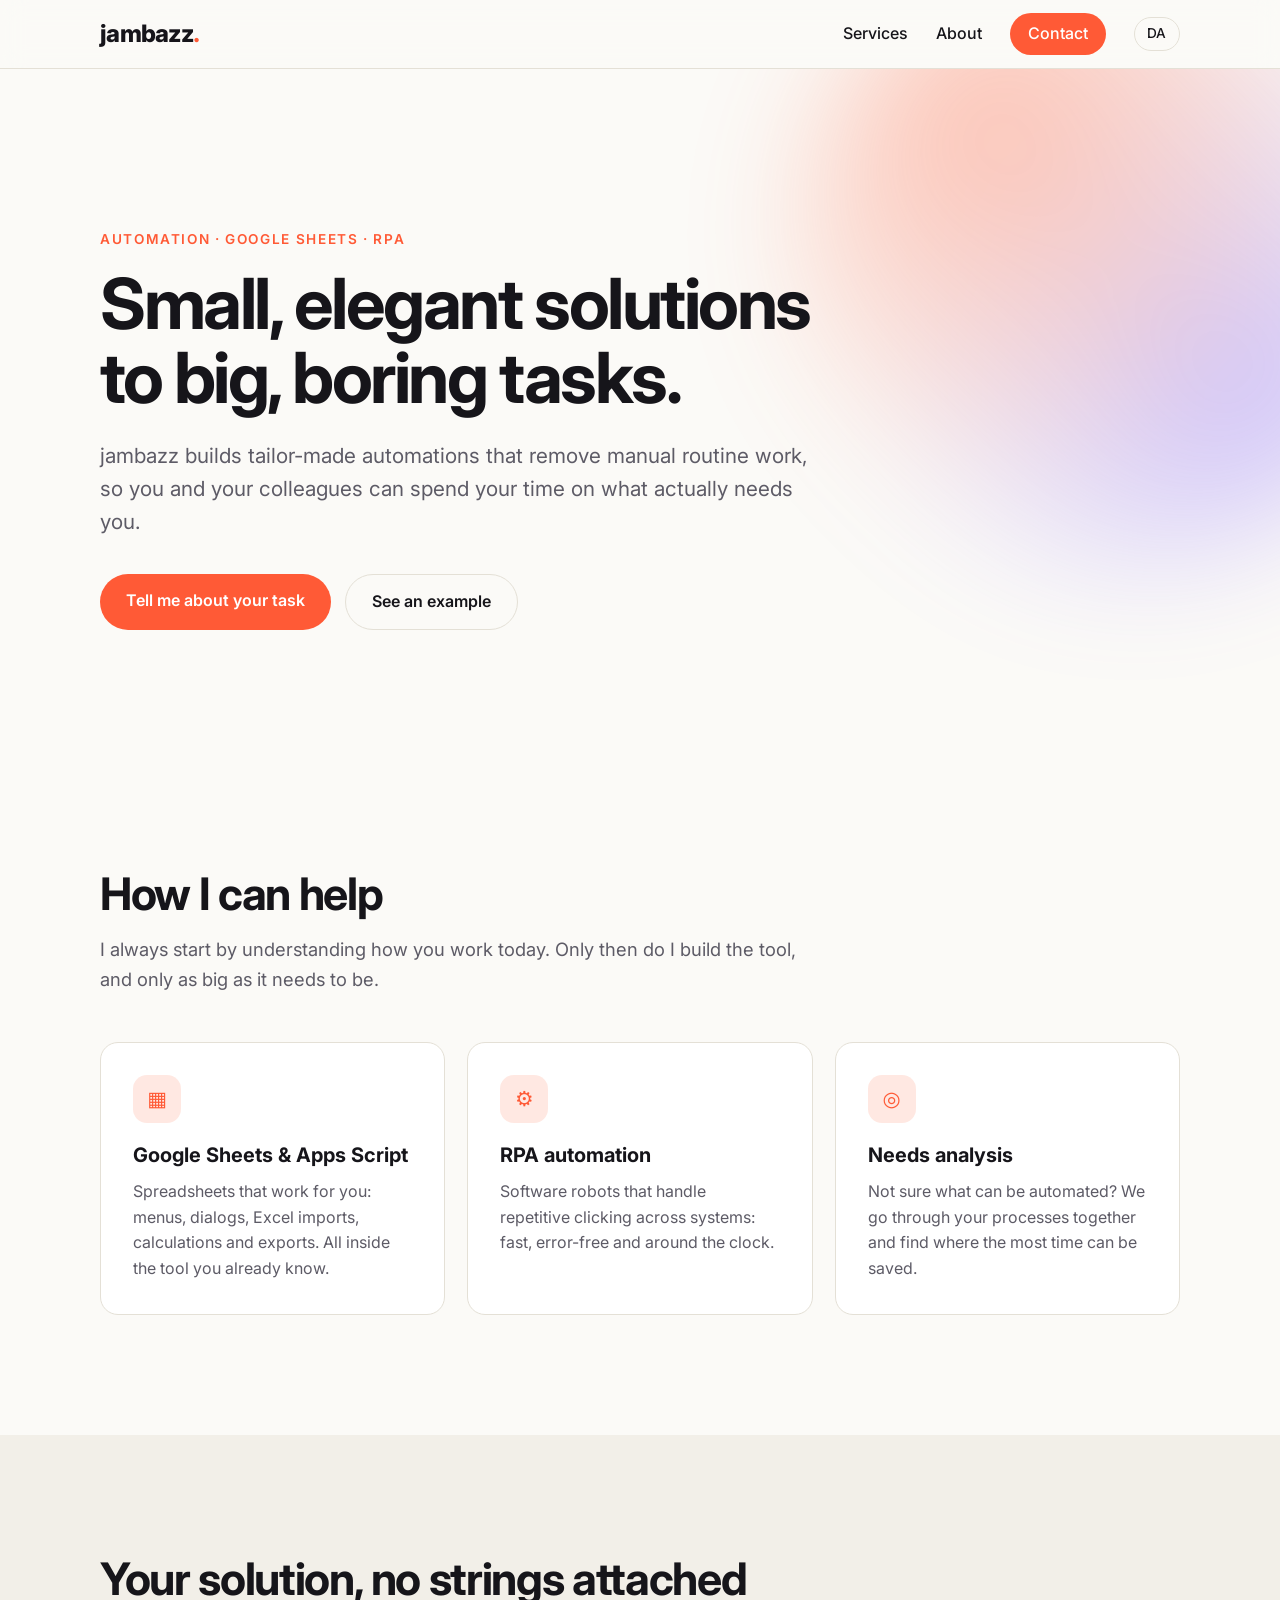
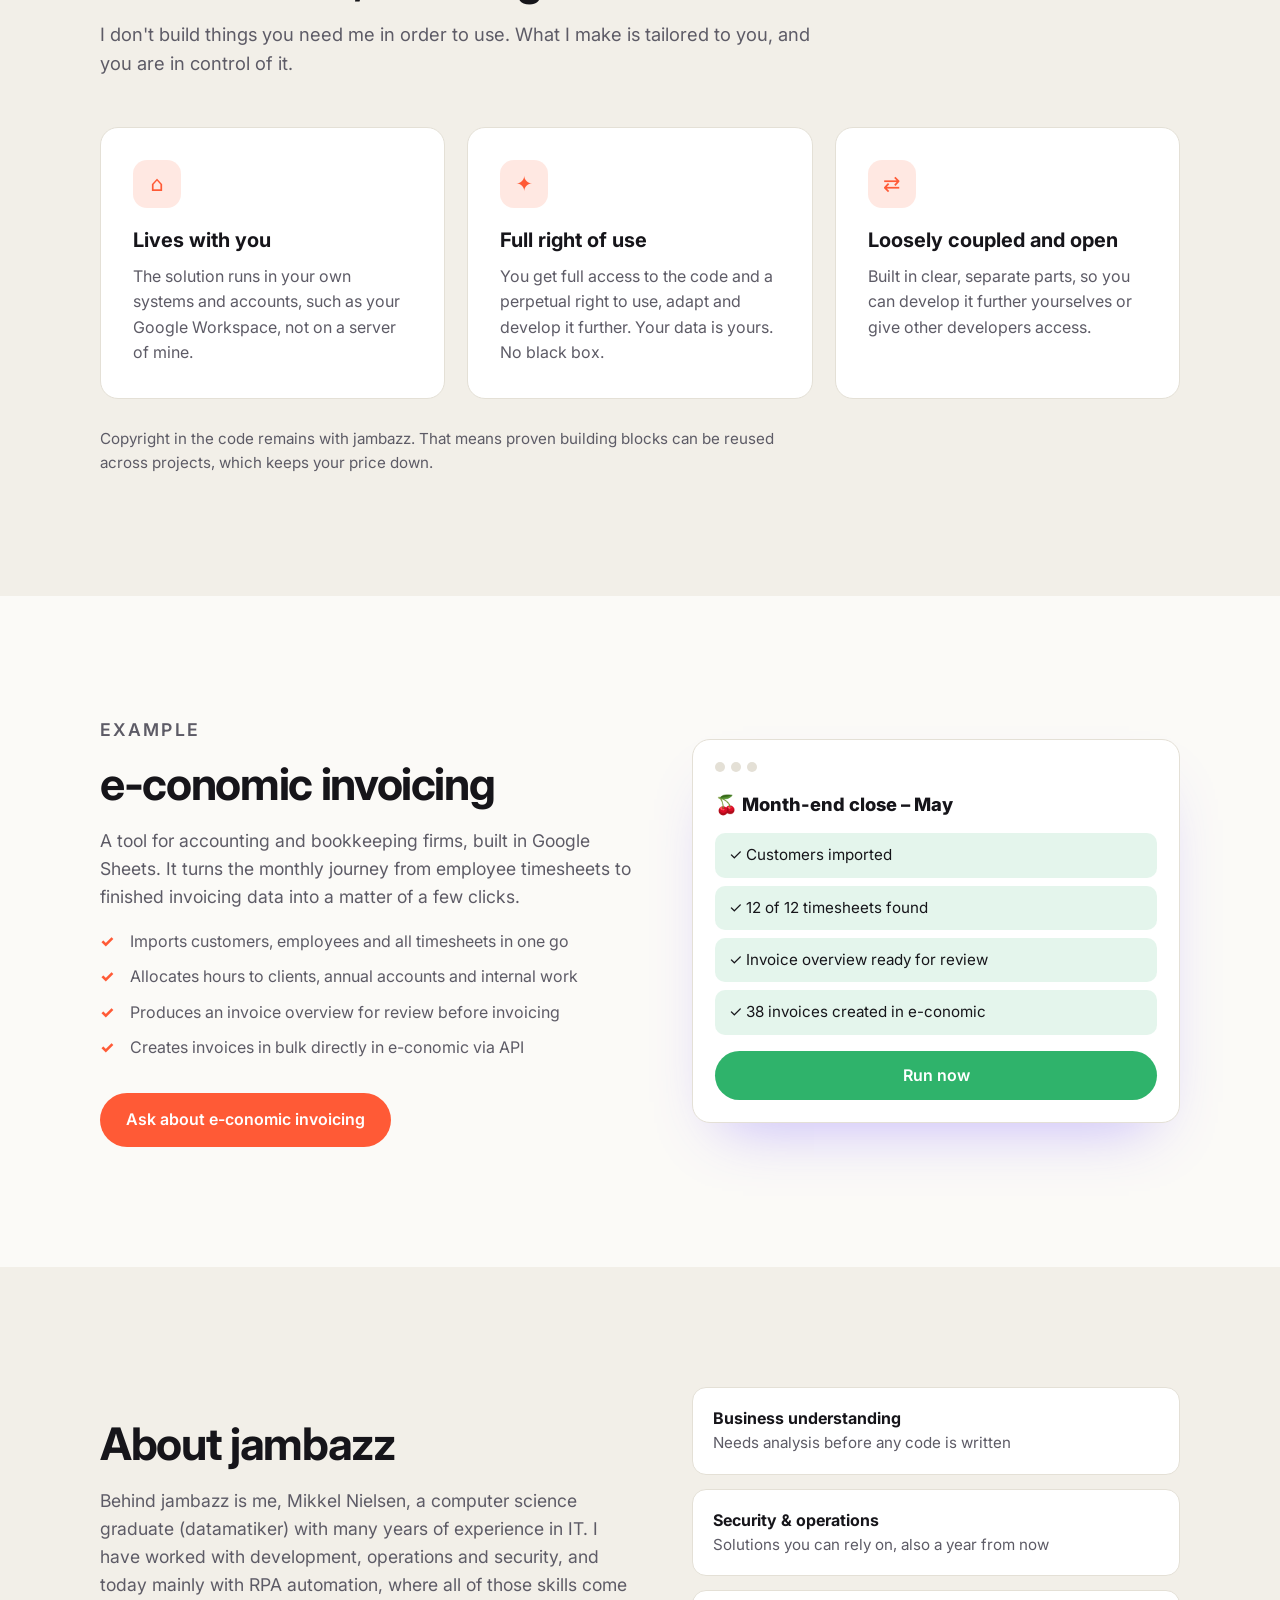
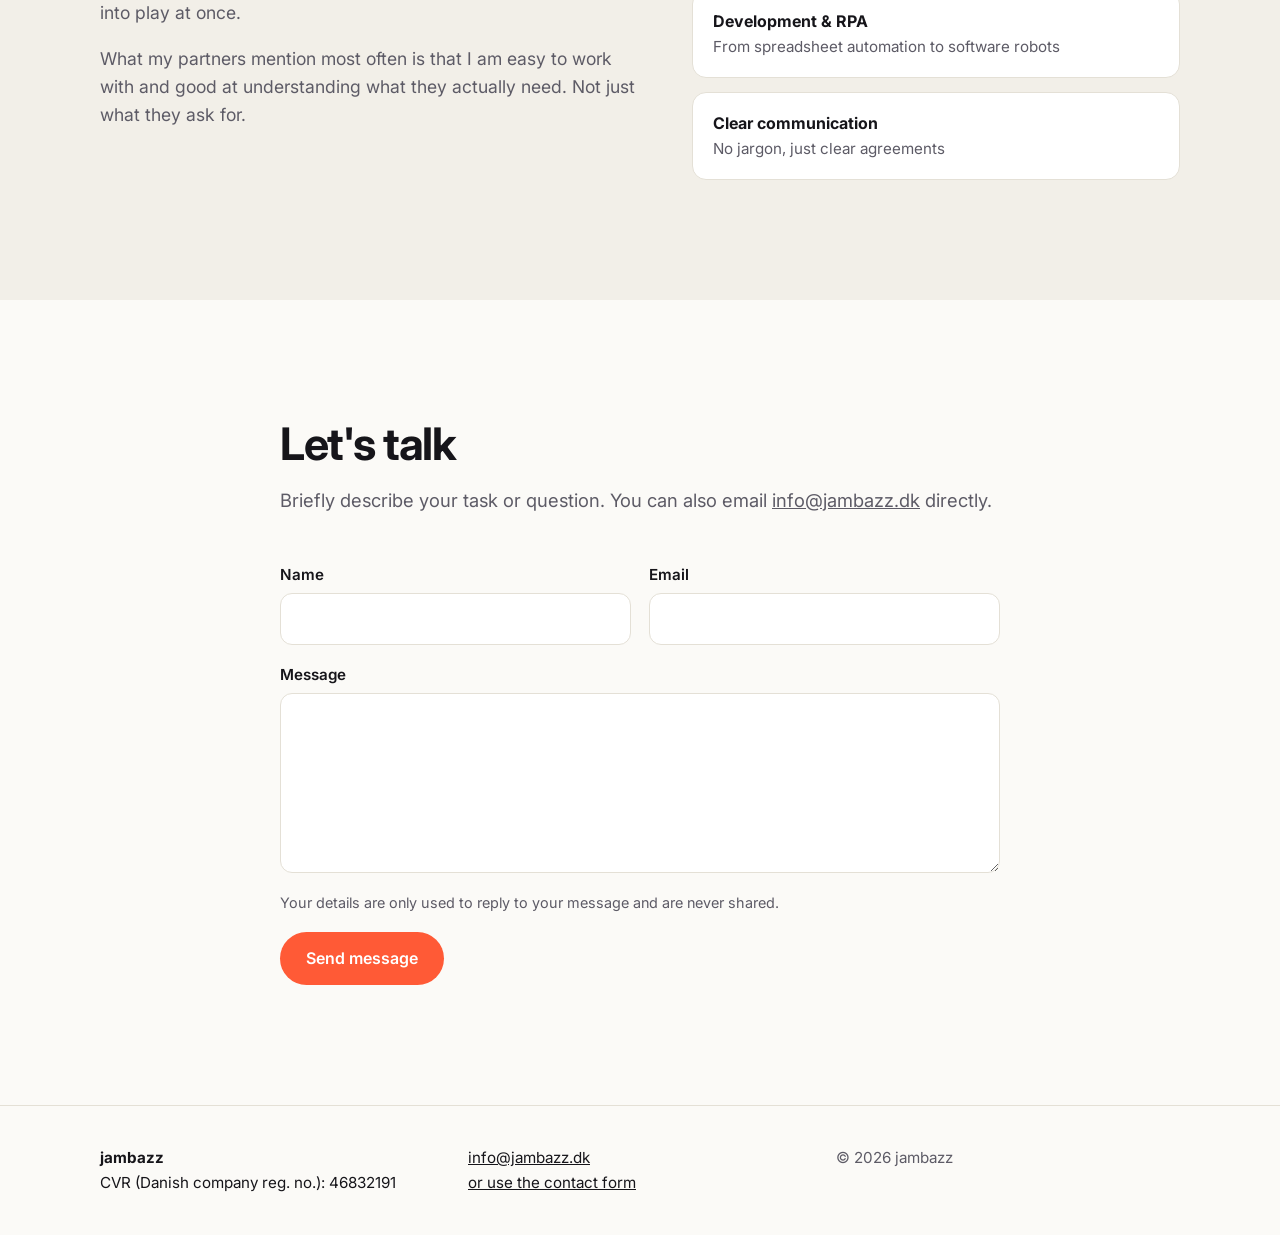
==== commit cc50a817: "Fjern midlertidig hilsen til Molly Co-Authored-By: Claude Opus 5.5 <noreply@anthropic.com> Claude-Se" ====
--- a/en/index.html
+++ b/en/index.html
@@ -184,7 +184,6 @@
       </div>
       <div class="muted">© <span id="year">2026</span> jambazz</div>
     </div>
-    <p class="container footer-greeting"><em>(Hej Molly)</em></p>
   </footer>
 
   <script src="../assets/main.js" defer></script>
--- a/assets/style.css
+++ b/assets/style.css
@@ -190,5 +190,3 @@
 .lang-switch:hover { border-color: var(--text); color: var(--text) !important; }
 
 .cards-note { margin: 28px 0 0; color: var(--muted); font-size: .95rem; max-width: 70ch; }
-
-.footer-greeting { margin: 24px auto 0; color: var(--muted); font-size: .9rem; }
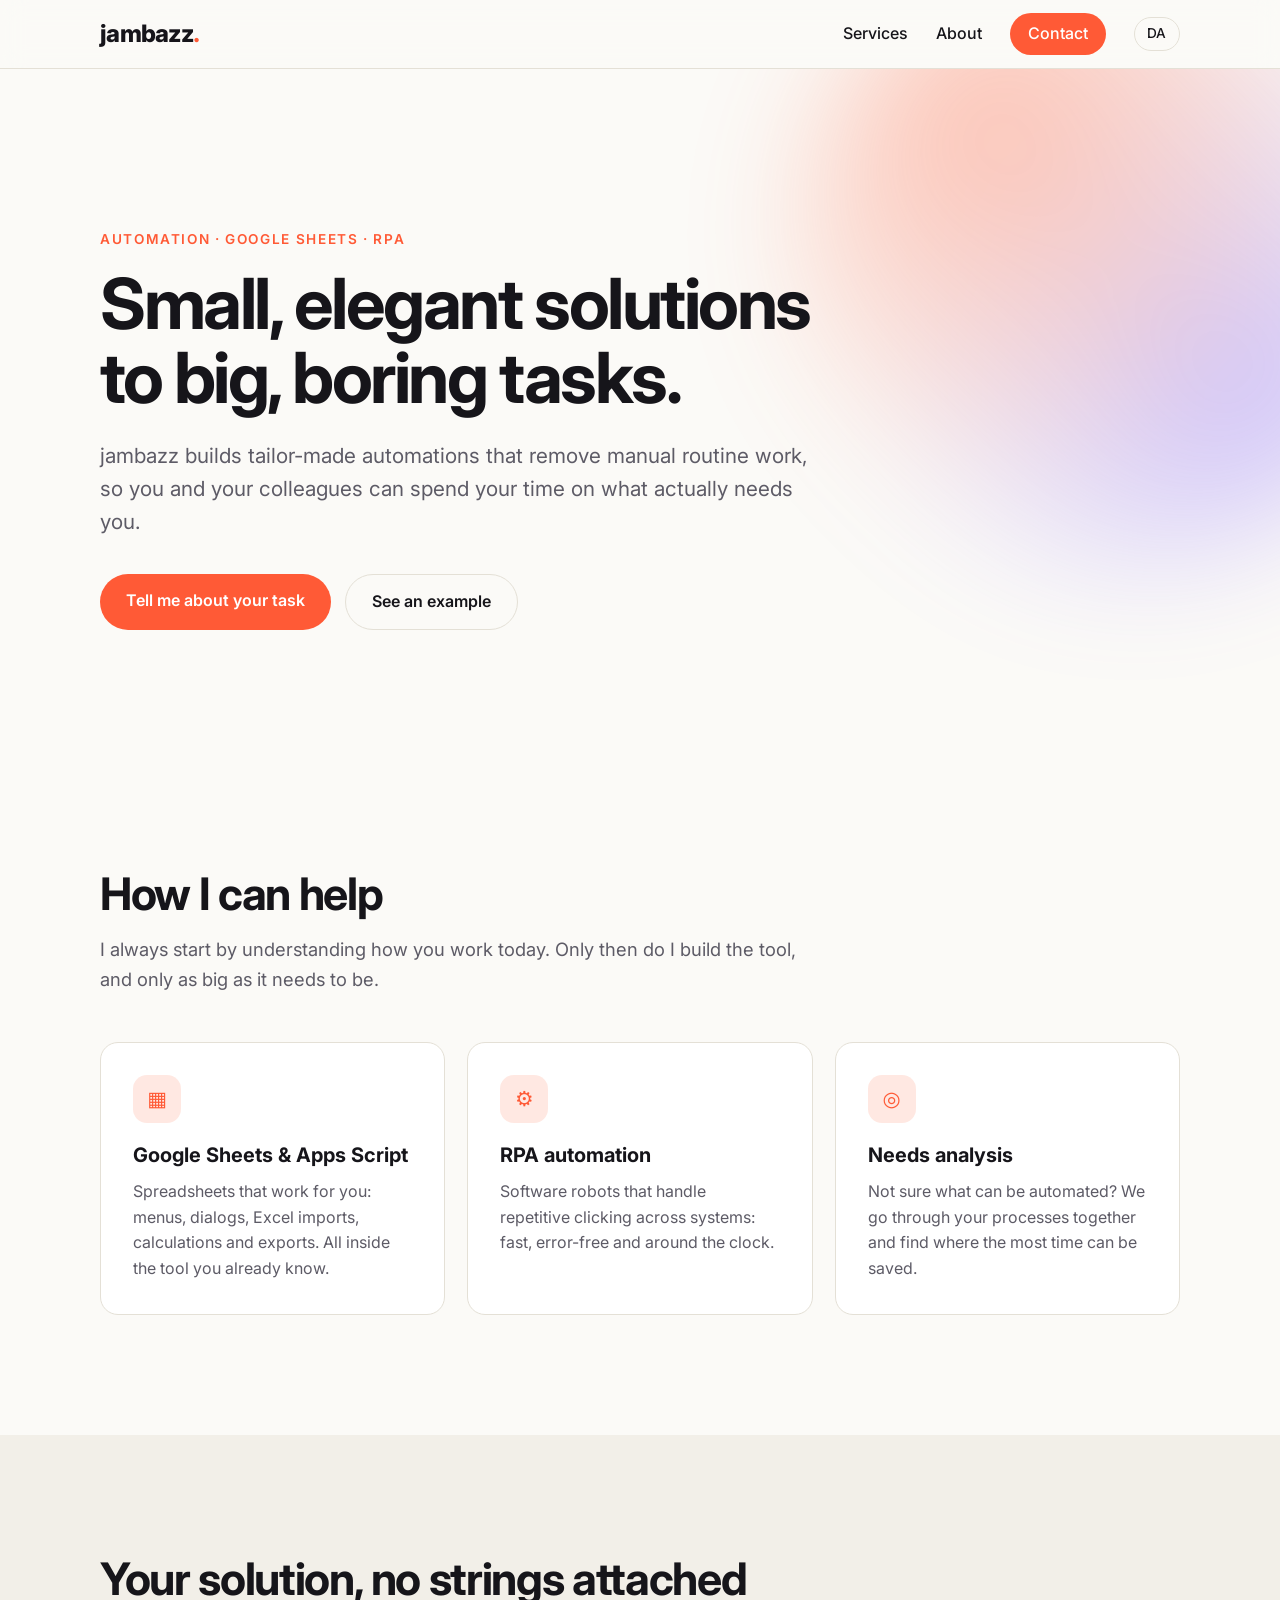
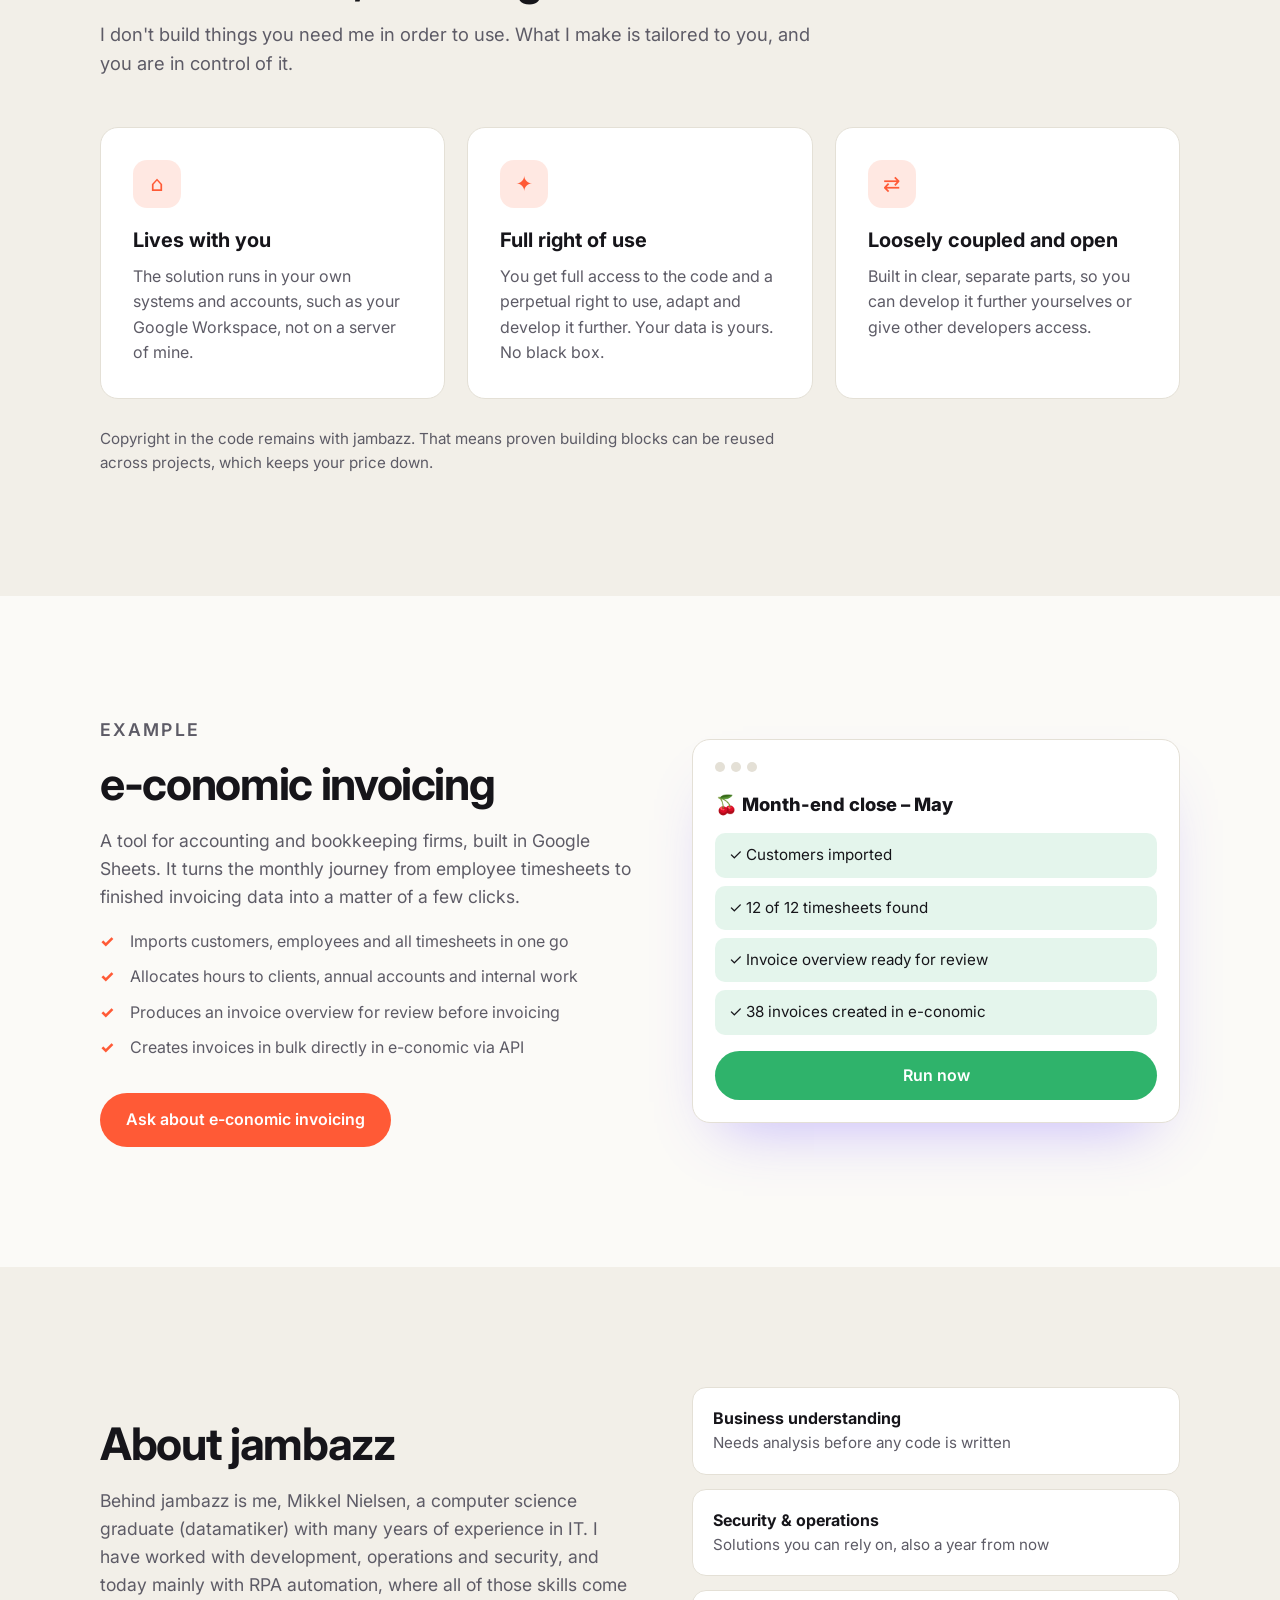
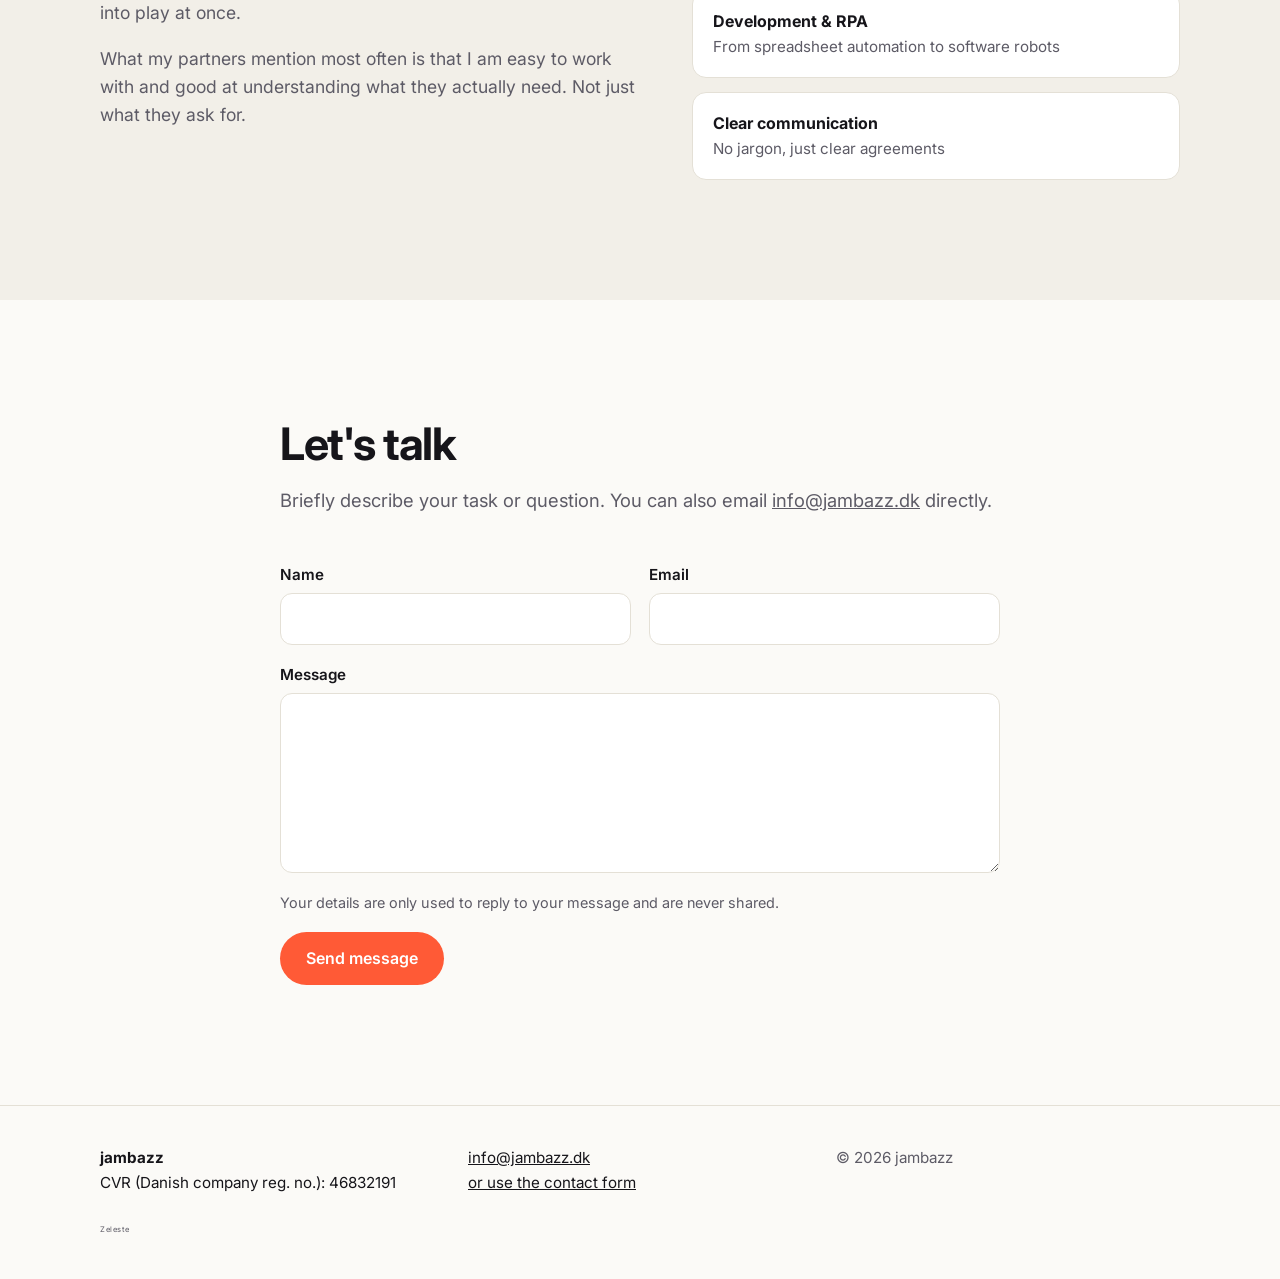
==== commit c45f2dda: "Zeleste-link i bunden med billede i dialog Et lille link nederst på siden åbner et billede fra Zeles" ====
--- a/en/index.html
+++ b/en/index.html
@@ -184,7 +184,16 @@
       </div>
       <div class="muted">© <span id="year">2026</span> jambazz</div>
     </div>
+    <p class="container zeleste-link-wrap"><a href="../assets/zeleste.jpg" class="zeleste-link" data-zeleste>Zeleste</a></p>
   </footer>
+
+  <dialog class="zeleste" id="zeleste" aria-label="Zeleste">
+    <figure class="polaroid">
+      <img src="../assets/zeleste.jpg" alt="Dinner with friends at Zeleste" width="1600" height="1200" loading="lazy">
+      <figcaption>Zeleste <span>✦</span> København</figcaption>
+    </figure>
+    <form method="dialog"><button class="zeleste-close" aria-label="Close">×</button></form>
+  </dialog>
 
   <script src="../assets/main.js" defer></script>
 </body>
--- a/assets/style.css
+++ b/assets/style.css
@@ -190,3 +190,34 @@
 .lang-switch:hover { border-color: var(--text); color: var(--text) !important; }
 
 .cards-note { margin: 28px 0 0; color: var(--muted); font-size: .95rem; max-width: 70ch; }
+
+/* Zeleste: lille link i bunden, der åbner et billede */
+.zeleste-link-wrap { margin: 20px auto 0; }
+.zeleste-link { font-size: .5em; color: var(--muted); letter-spacing: .08em; text-decoration: none; }
+.zeleste-link:hover { color: var(--accent); }
+
+.zeleste { border: 0; padding: 0; background: transparent; max-width: min(92vw, 900px); overflow: visible; }
+.zeleste::backdrop {
+  background: radial-gradient(circle at 30% 20%, color-mix(in srgb, var(--accent) 35%, transparent), transparent 60%),
+              radial-gradient(circle at 75% 80%, color-mix(in srgb, var(--accent-2) 35%, transparent), transparent 60%),
+              rgba(10, 9, 14, .78);
+  backdrop-filter: blur(6px);
+}
+.polaroid {
+  margin: 0; background: #fffdf8; padding: 14px 14px 0; border-radius: 6px;
+  box-shadow: 0 30px 80px -20px rgba(0, 0, 0, .6);
+  transform: rotate(-1.5deg);
+}
+.polaroid img { width: 100%; height: auto; max-height: 78vh; object-fit: contain; display: block; border-radius: 2px; }
+.polaroid figcaption {
+  font-family: "Inter", sans-serif; font-weight: 600; color: #16151a;
+  text-align: center; padding: 14px 0 18px; letter-spacing: .04em;
+}
+.polaroid figcaption span { color: #ff5a36; margin: 0 6px; }
+.zeleste[open] .polaroid { animation: zeleste-in .5s cubic-bezier(.2, .9, .3, 1.2); }
+@keyframes zeleste-in { from { opacity: 0; transform: rotate(-8deg) scale(.85); } }
+.zeleste-close {
+  position: absolute; top: -14px; right: -14px; width: 36px; height: 36px; border-radius: 50%;
+  border: 0; background: var(--accent); color: #fff; font-size: 22px; line-height: 1; cursor: pointer;
+}
+@media (prefers-reduced-motion: reduce) { .zeleste[open] .polaroid { animation: none; } }
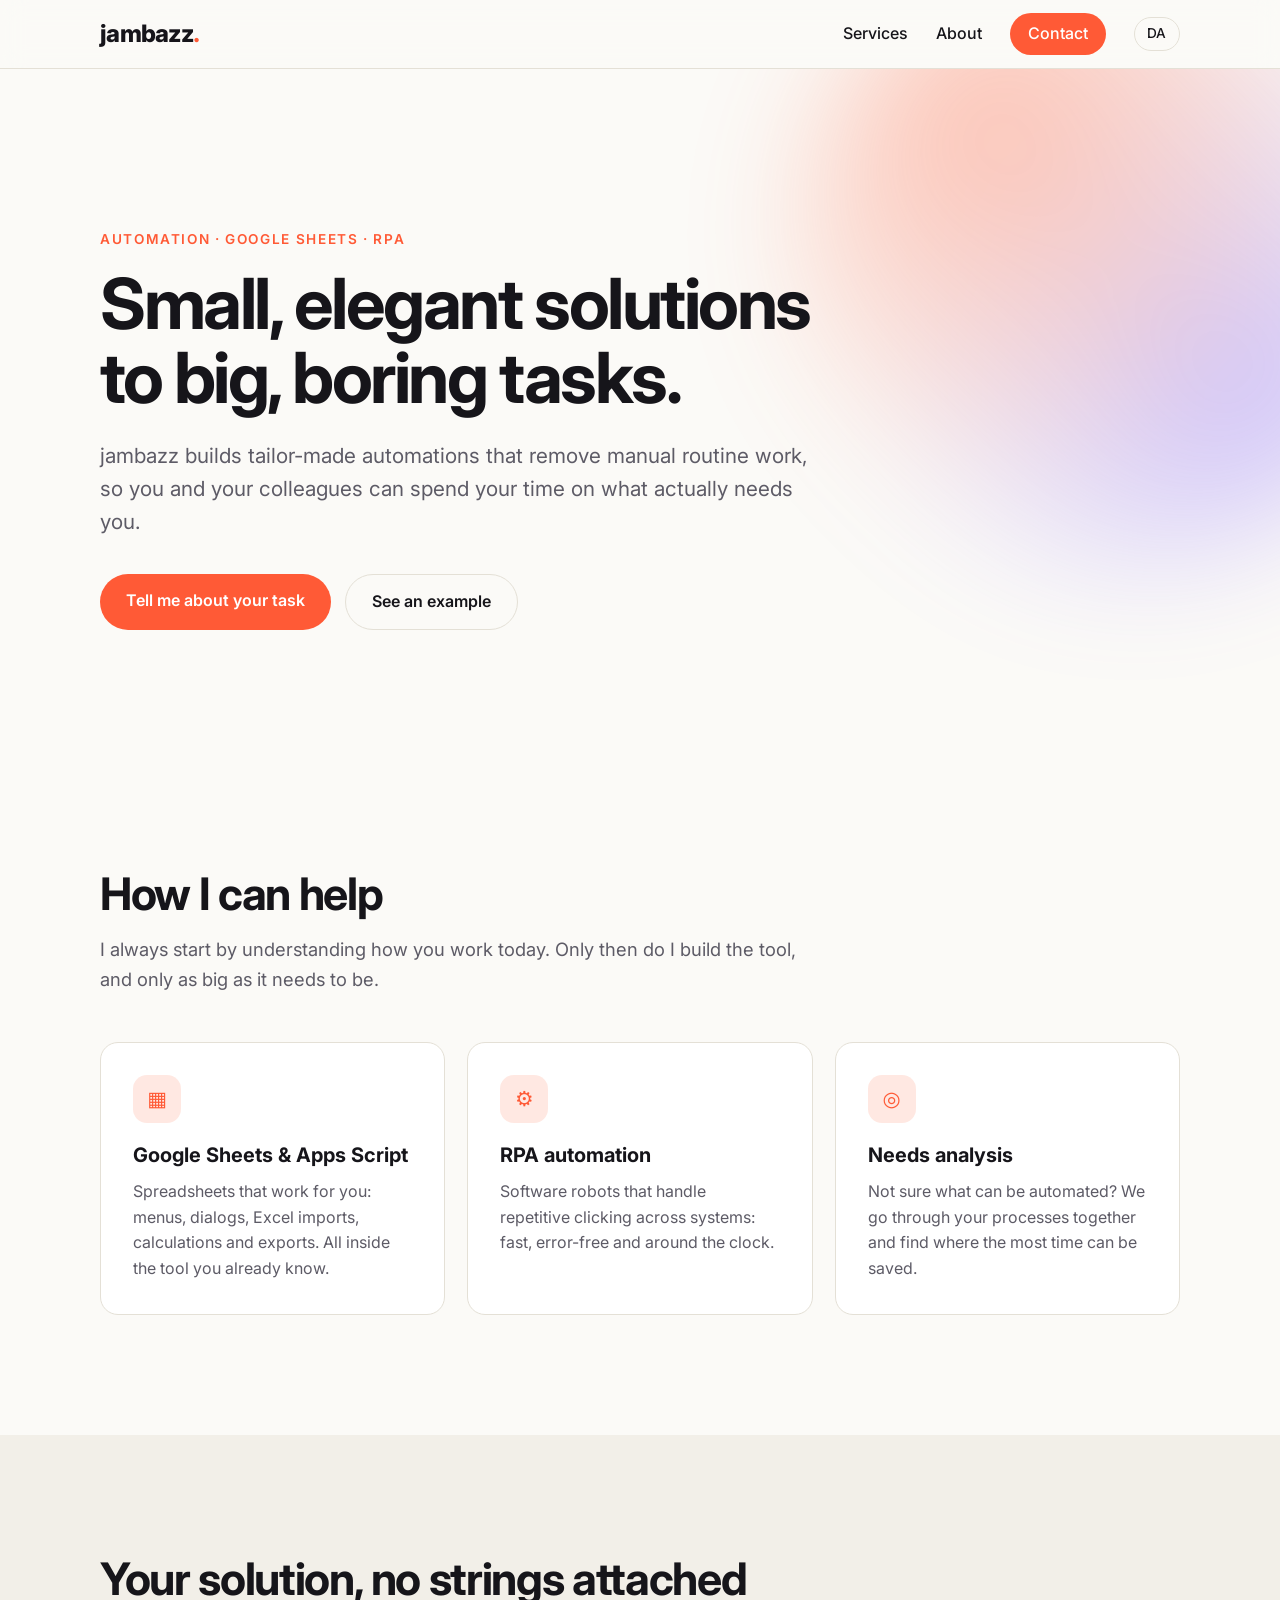
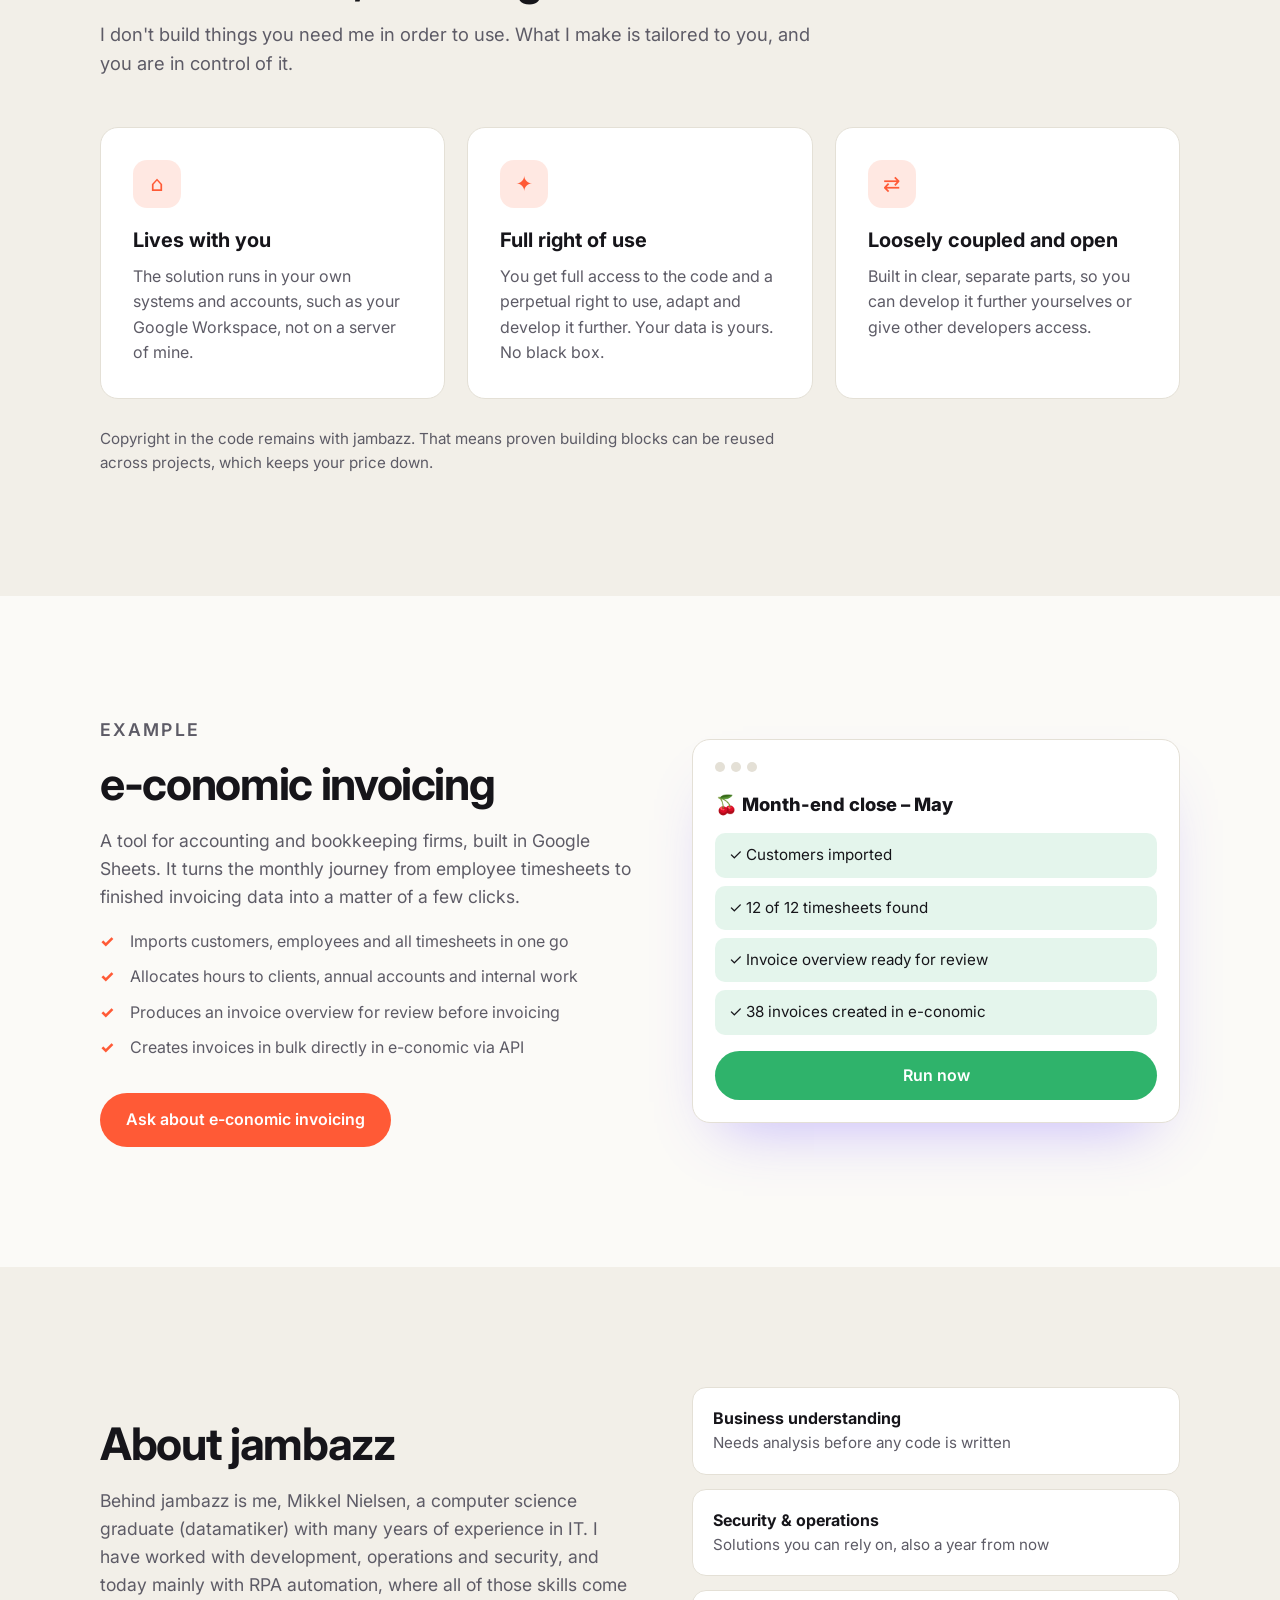
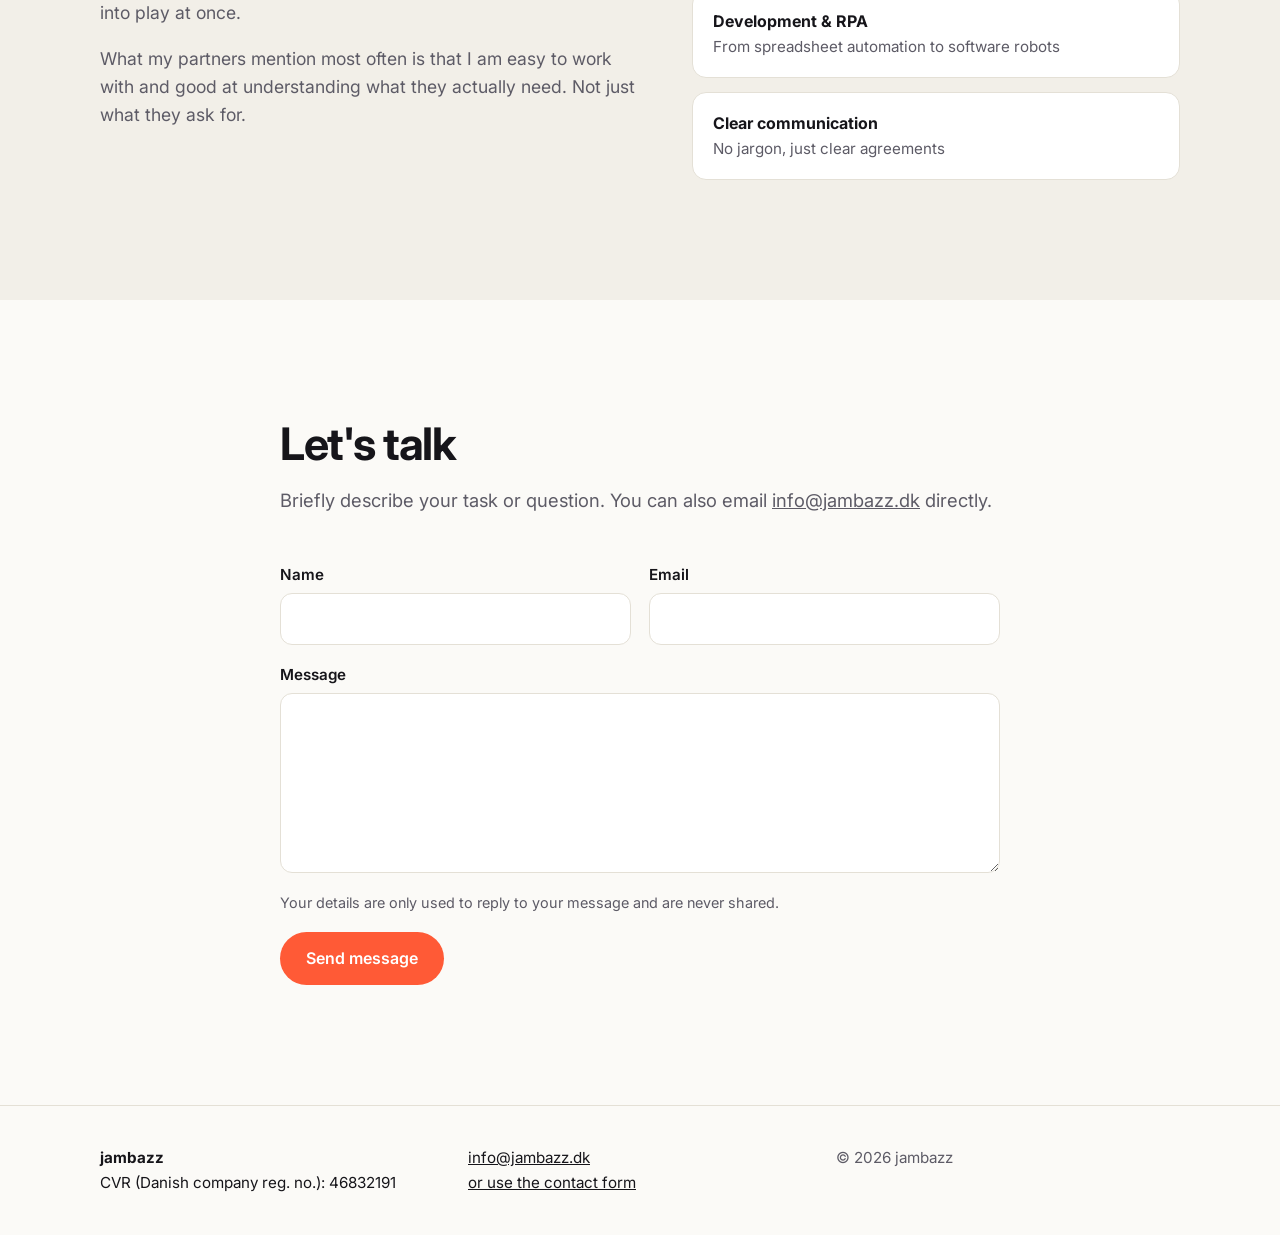
==== commit 3a23e8c4: "Fjern Zeleste-link og billede Co-Authored-By: Claude Opus 5.5 <noreply@anthropic.com> Claude-Session" ====
--- a/en/index.html
+++ b/en/index.html
@@ -184,16 +184,7 @@
       </div>
       <div class="muted">© <span id="year">2026</span> jambazz</div>
     </div>
-    <p class="container zeleste-link-wrap"><a href="../assets/zeleste.jpg" class="zeleste-link" data-zeleste>Zeleste</a></p>
   </footer>
-
-  <dialog class="zeleste" id="zeleste" aria-label="Zeleste">
-    <figure class="polaroid">
-      <img src="../assets/zeleste.jpg" alt="Dinner with friends at Zeleste" width="1600" height="1200" loading="lazy">
-      <figcaption>Zeleste <span>✦</span> København</figcaption>
-    </figure>
-    <form method="dialog"><button class="zeleste-close" aria-label="Close">×</button></form>
-  </dialog>
 
   <script src="../assets/main.js" defer></script>
 </body>
--- a/assets/style.css
+++ b/assets/style.css
@@ -190,34 +190,3 @@
 .lang-switch:hover { border-color: var(--text); color: var(--text) !important; }
 
 .cards-note { margin: 28px 0 0; color: var(--muted); font-size: .95rem; max-width: 70ch; }
-
-/* Zeleste: lille link i bunden, der åbner et billede */
-.zeleste-link-wrap { margin: 20px auto 0; }
-.zeleste-link { font-size: .5em; color: var(--muted); letter-spacing: .08em; text-decoration: none; }
-.zeleste-link:hover { color: var(--accent); }
-
-.zeleste { border: 0; padding: 0; background: transparent; max-width: min(92vw, 900px); overflow: visible; }
-.zeleste::backdrop {
-  background: radial-gradient(circle at 30% 20%, color-mix(in srgb, var(--accent) 35%, transparent), transparent 60%),
-              radial-gradient(circle at 75% 80%, color-mix(in srgb, var(--accent-2) 35%, transparent), transparent 60%),
-              rgba(10, 9, 14, .78);
-  backdrop-filter: blur(6px);
-}
-.polaroid {
-  margin: 0; background: #fffdf8; padding: 14px 14px 0; border-radius: 6px;
-  box-shadow: 0 30px 80px -20px rgba(0, 0, 0, .6);
-  transform: rotate(-1.5deg);
-}
-.polaroid img { width: 100%; height: auto; max-height: 78vh; object-fit: contain; display: block; border-radius: 2px; }
-.polaroid figcaption {
-  font-family: "Inter", sans-serif; font-weight: 600; color: #16151a;
-  text-align: center; padding: 14px 0 18px; letter-spacing: .04em;
-}
-.polaroid figcaption span { color: #ff5a36; margin: 0 6px; }
-.zeleste[open] .polaroid { animation: zeleste-in .5s cubic-bezier(.2, .9, .3, 1.2); }
-@keyframes zeleste-in { from { opacity: 0; transform: rotate(-8deg) scale(.85); } }
-.zeleste-close {
-  position: absolute; top: -14px; right: -14px; width: 36px; height: 36px; border-radius: 50%;
-  border: 0; background: var(--accent); color: #fff; font-size: 22px; line-height: 1; cursor: pointer;
-}
-@media (prefers-reduced-motion: reduce) { .zeleste[open] .polaroid { animation: none; } }
